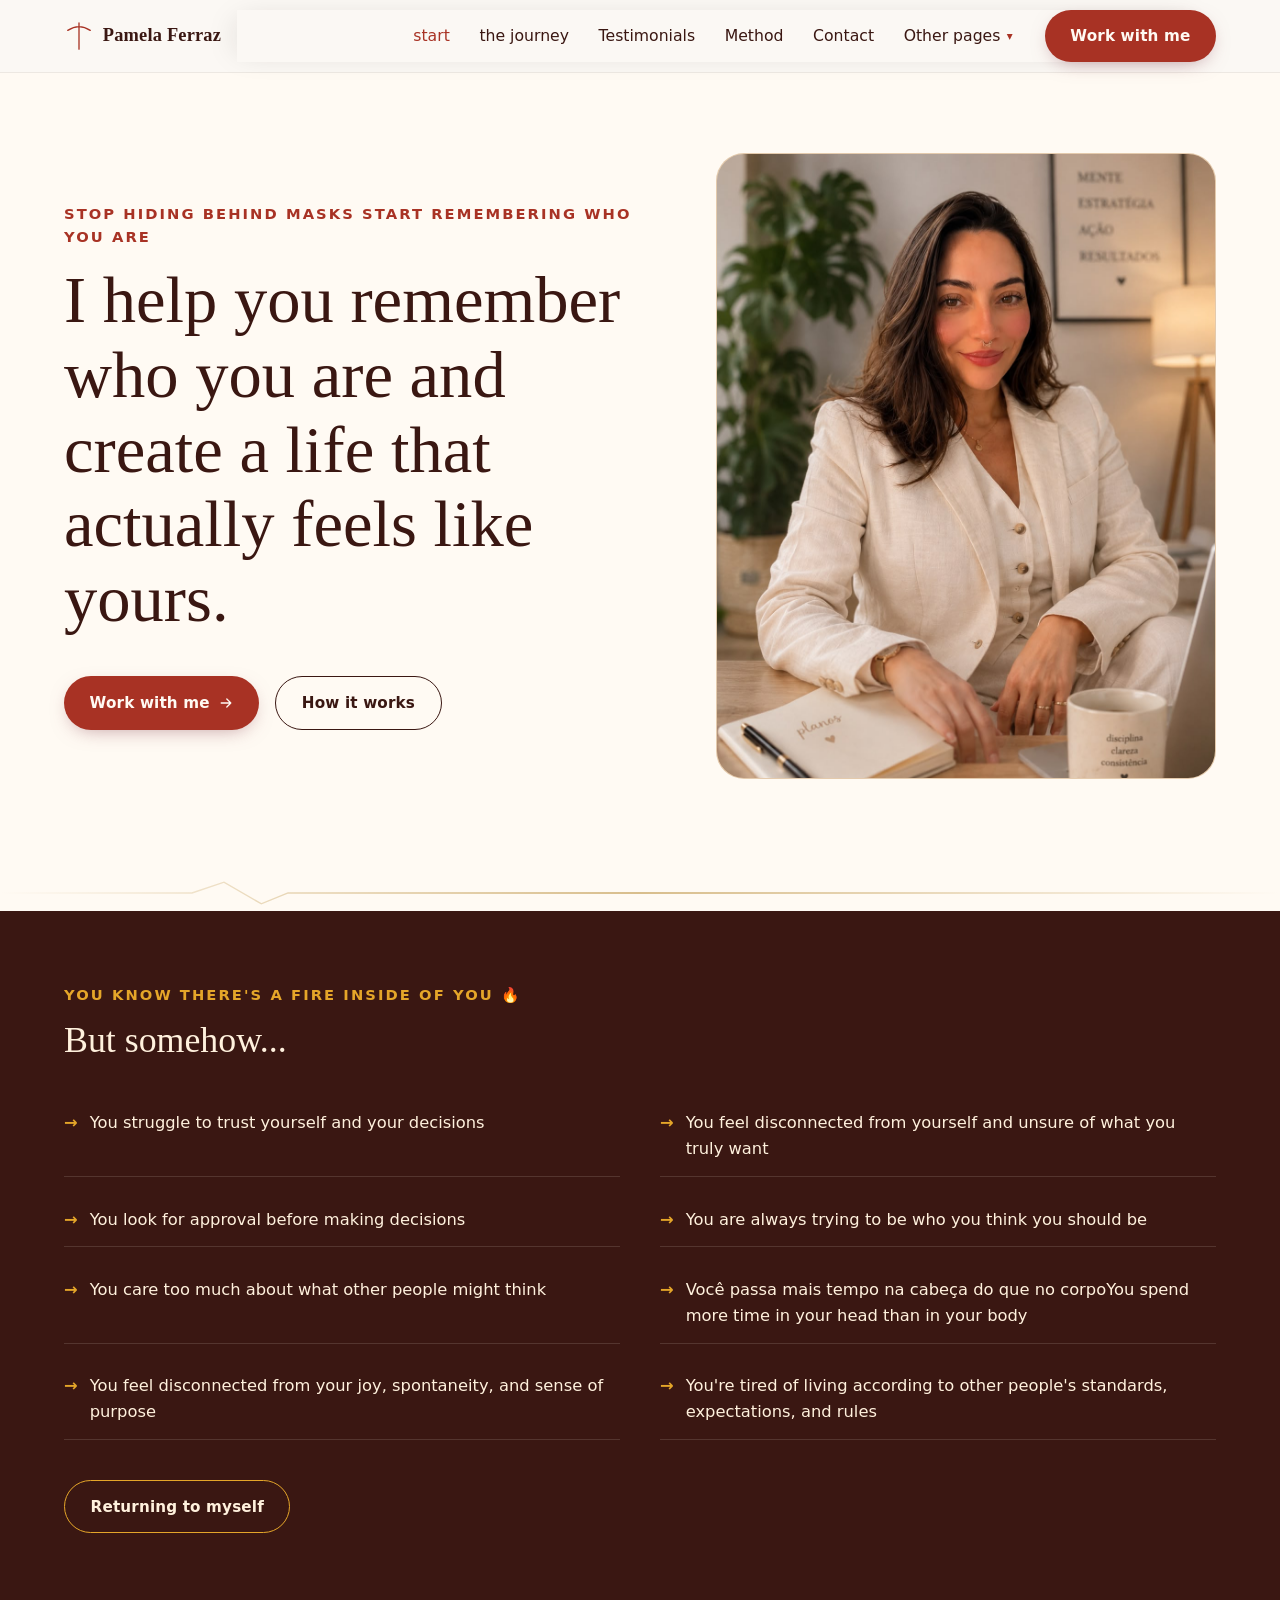
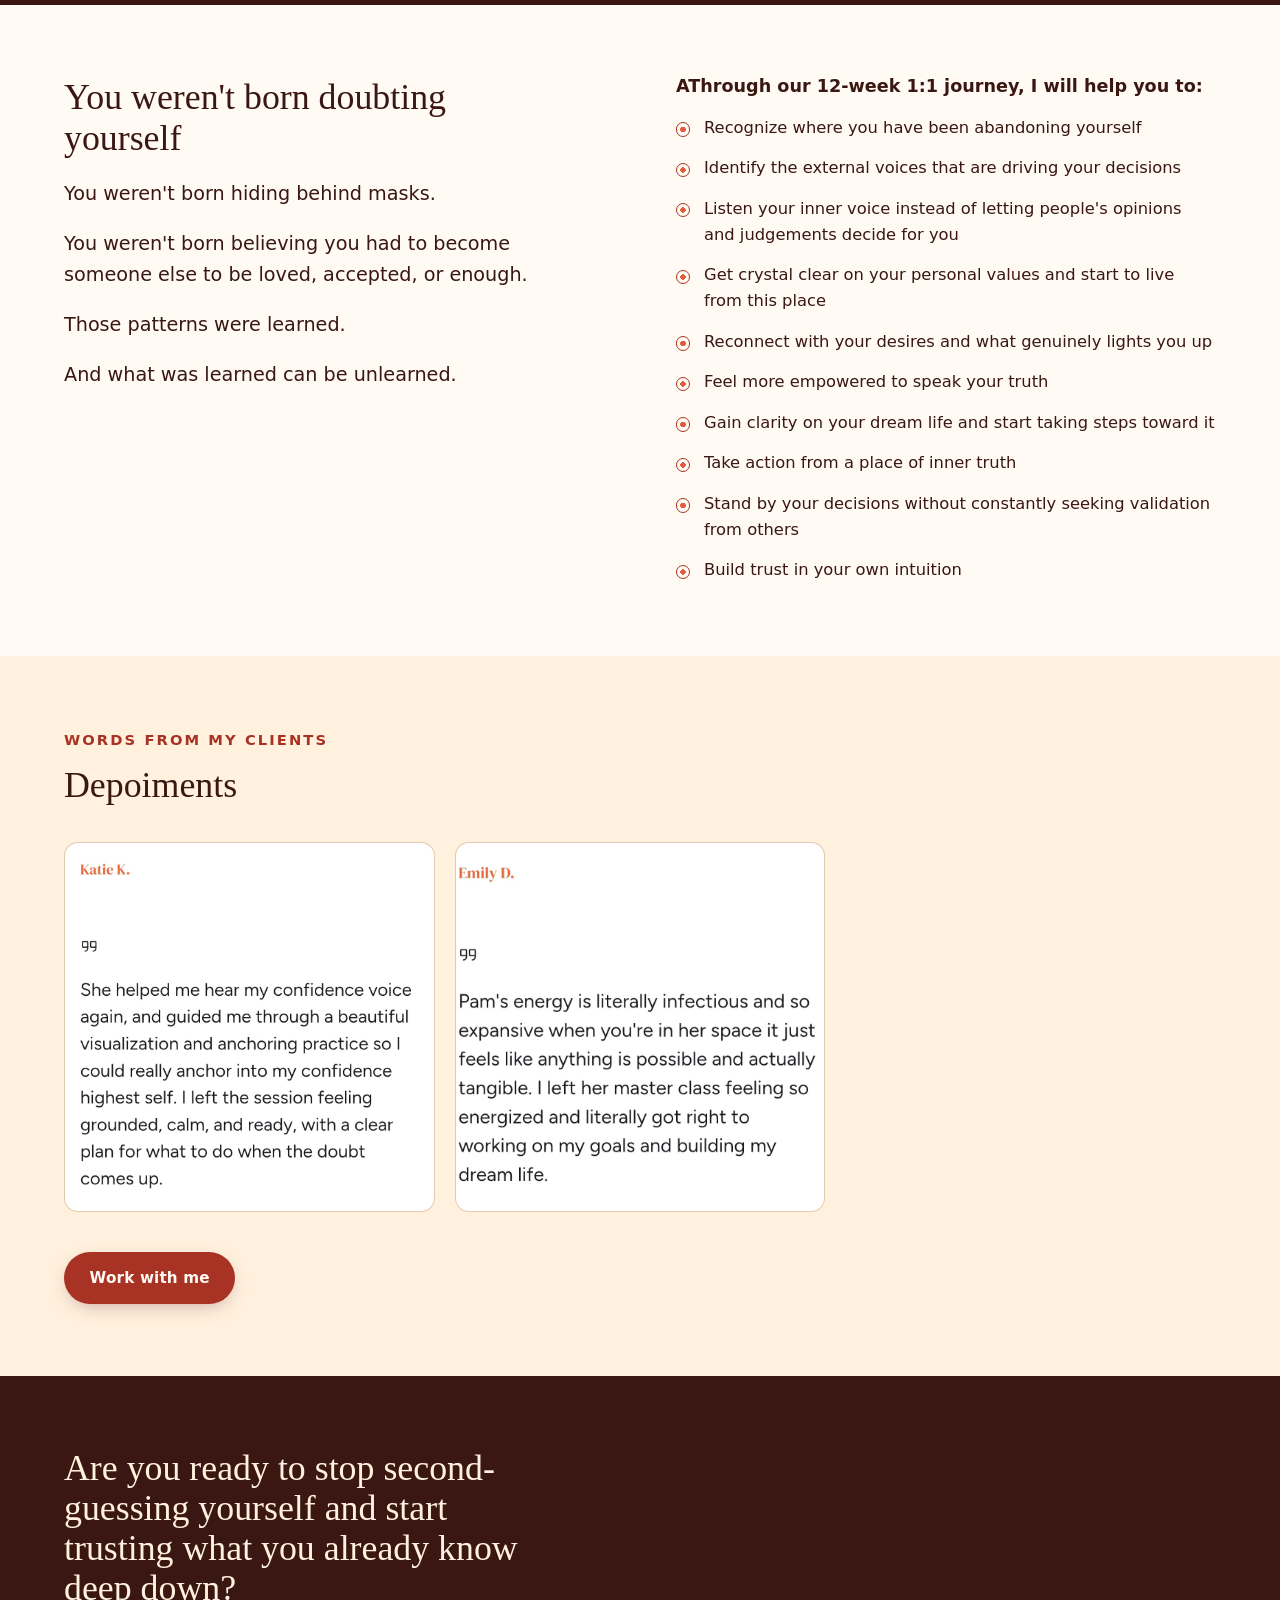
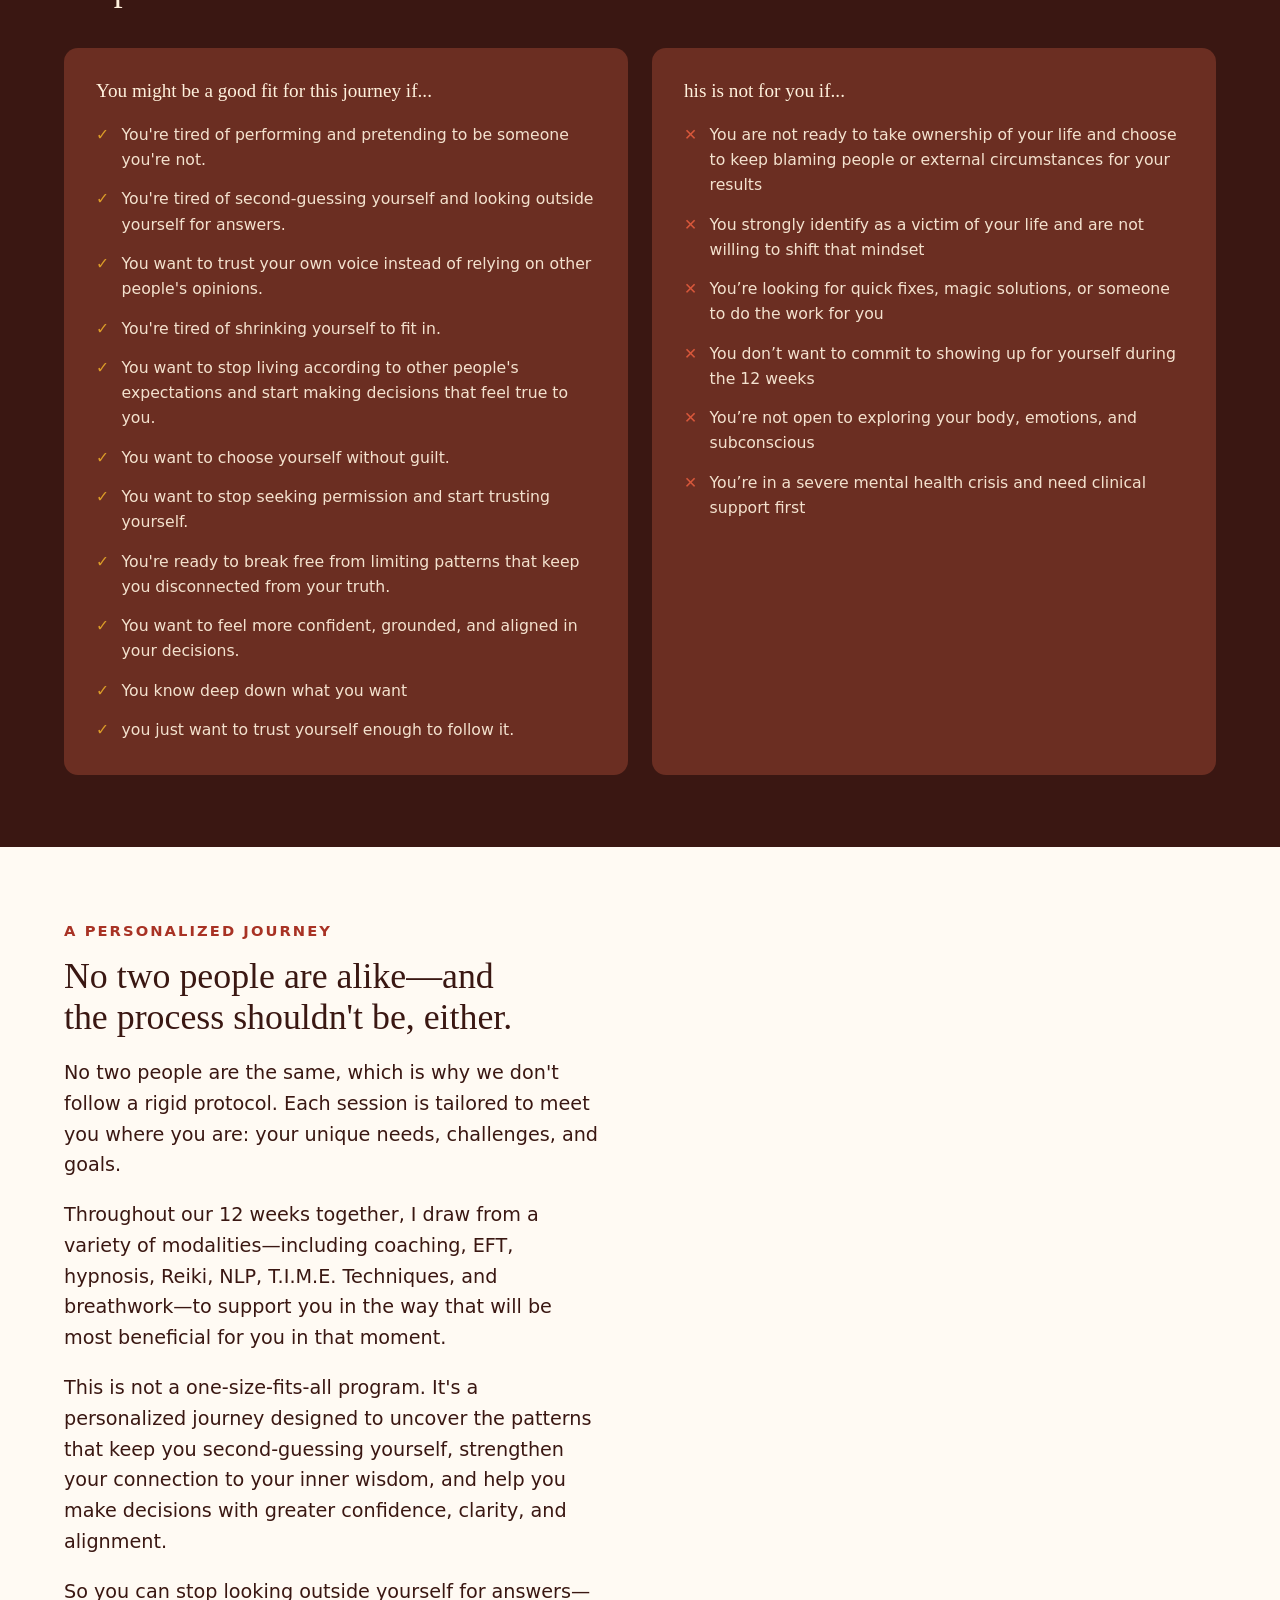
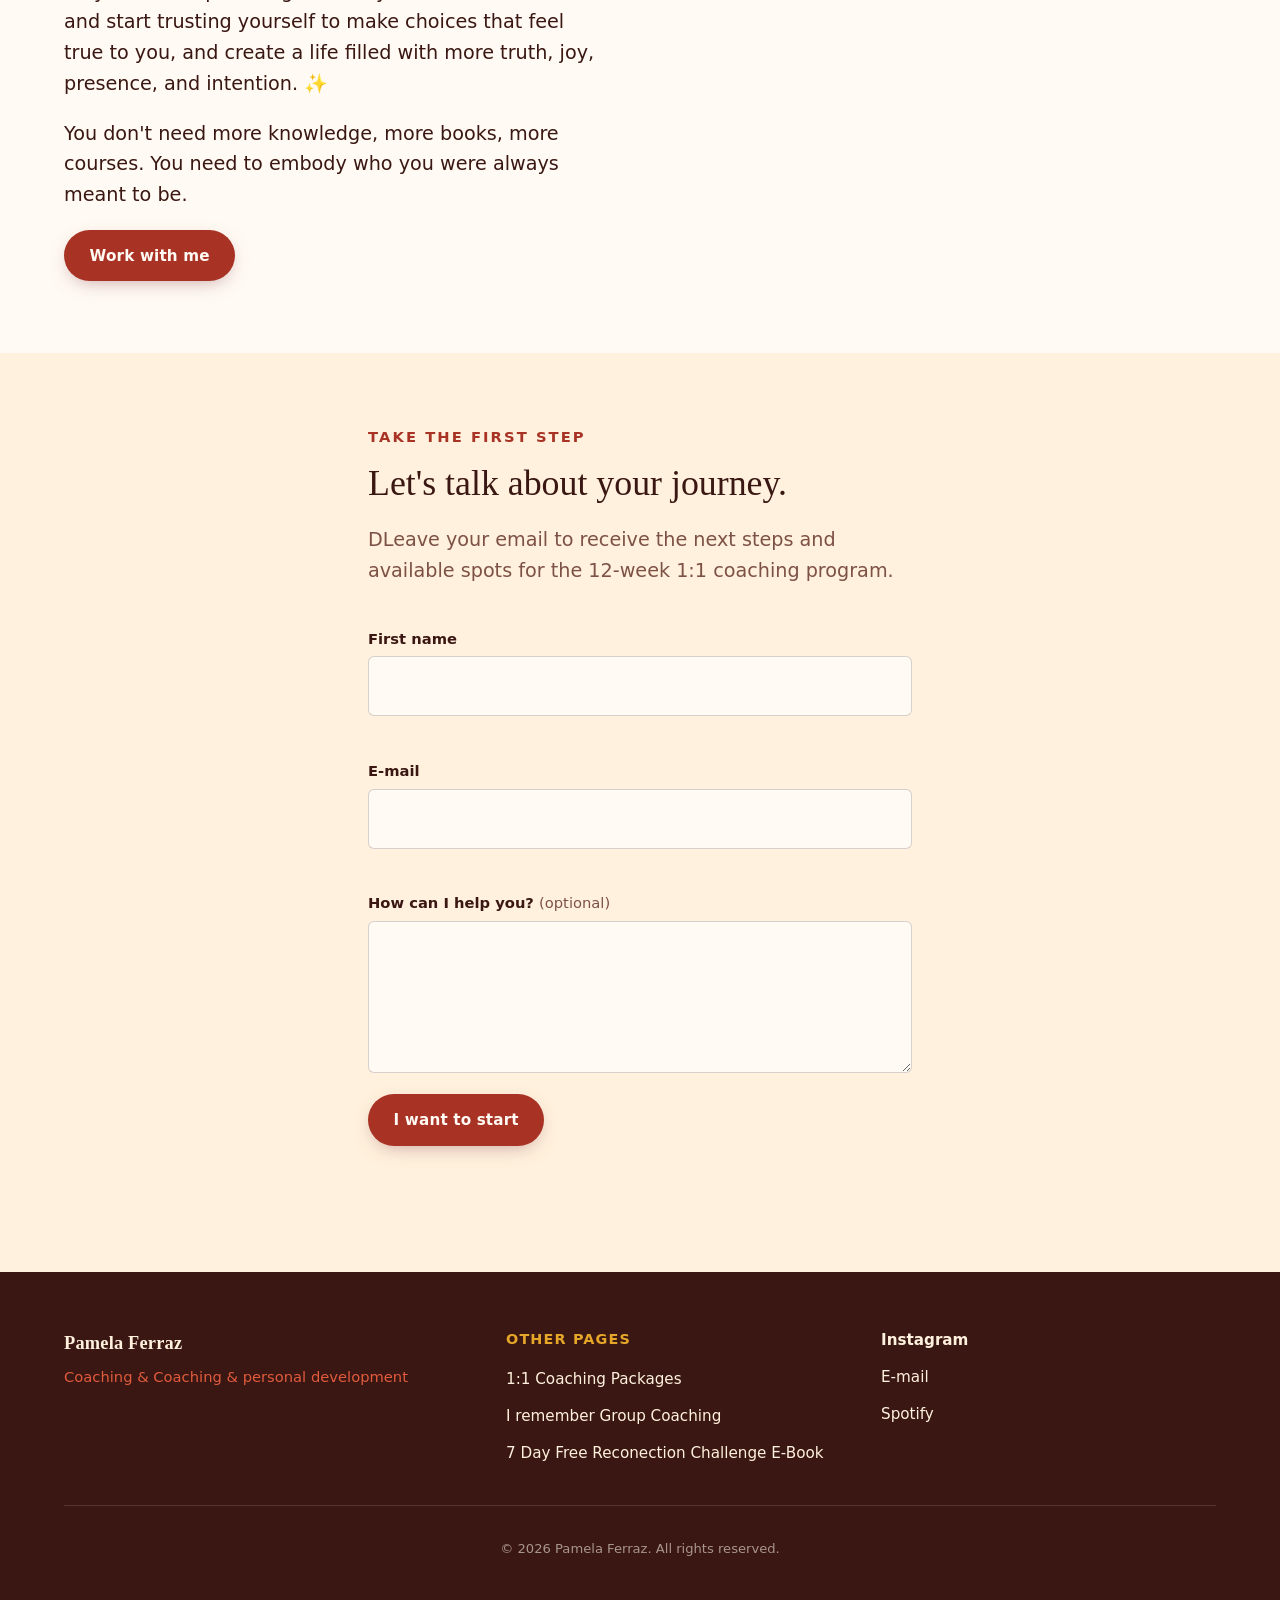
==== index.html @ 4f3b9429 "landing page version 1.2.2" ====
<!DOCTYPE html>
<html lang="en">
<head>
  <meta charset="UTF-8">
  <meta name="viewport" content="width=device-width, initial-scale=1, viewport-fit=cover">

  <!-- ============================================================
       SEGURANÇA
       - CSP restringe origens de scripts/estilos/imagens/fontes.
       - Ajuste 'self' e domínios conforme onde a página for hospedada.
       - Se adicionar um backend para o formulário, inclua o domínio
         dele em connect-src / form-action.
  ============================================================ -->
  <meta http-equiv="Content-Security-Policy"
        content="default-src 'self';
                 base-uri 'self';
                 form-action 'self';
                 frame-ancestors 'none';
                 object-src 'none';
                 img-src 'self' data:;
                 font-src 'self' https://fonts.gstatic.com;
                 style-src 'self' 'unsafe-inline' https://fonts.googleapis.com;
                 script-src 'self';
                 upgrade-insecure-requests;">
  <meta http-equiv="X-Content-Type-Options" content="nosniff">
  <meta name="referrer" content="strict-origin-when-cross-origin">
  <meta name="robots" content="index, follow">
  <meta name="color-scheme" content="light">
  <meta name="theme-color" content="#201A1C">

  <title>Pamela Ferraz — Volte para quem você é</title>
  <meta name="description" content="Um processo de 12 semanas para quebrar padrões inconscientes, reconectar com sua verdade e criar uma vida que realmente parece sua.">

  <!-- Open Graph -->
  <meta property="og:type" content="website">
  <meta property="og:site_name" content="Pamela Ferraz">
  <meta property="og:title" content="Pamela Ferraz — Volte para quem você é">
  <meta property="og:description" content="Um processo de 12 semanas para quebrar padrões inconscientes, reconectar com sua verdade e criar uma vida que realmente parece sua.">
  <meta property="og:image" content="assets/social-card.jpg">
  <meta property="og:locale" content="pt_BR">
  <meta name="twitter:card" content="summary_large_image">

  <link rel="icon" href="data:,">
  <link rel="canonical" href="https://exemplo.com/">

  <!-- Fontes: Fraunces (display editorial, quebra o clichê serif+terracota
       usando peso e itálico óptico) + Work Sans (corpo humanista, neutro) -->
  <link rel="preconnect" href="https://fonts.googleapis.com">
  <link rel="preconnect" href="https://fonts.gstatic.com" crossorigin>
  <link href="https://fonts.googleapis.com/css2?family=Fraunces:ital,opsz,wght@0,9..144,300;0,9..144,500;0,9..144,600;1,9..144,400;1,9..144,500&family=Work+Sans:wght@400;500;600;700&display=swap" rel="stylesheet">

  <link rel="stylesheet" href="css/styles.css">
</head>
<body>

  <!-- Link de acesso rápido para leitores de tela / navegação por teclado -->
  <a class="skip-link" href="#conteudo-principal">Pular para o conteúdo principal</a>

  <!-- ============================================================
       CABEÇALHO / NAVEGAÇÃO
       Contém links para outras landing pages (placeholders — troque
       os href="#" pelas URLs reais de cada página quando existirem).
  ============================================================ -->
  <header class="site-header" id="topo">
    <div class="wrap header-inner">

      <a class="brand" href="#topo" aria-label="Pamela Ferraz — página inicial">
        <span class="brand-mark" aria-hidden="true">
          <svg viewBox="0 0 32 32" width="30" height="30" focusable="false">
            <path d="M16 2 L16 30 M4 10 Q16 2 28 10" fill="none" stroke="currentColor" stroke-width="1.4" stroke-linecap="round"/>
          </svg>
        </span>
        <span class="brand-name">Pamela&nbsp;Ferraz</span>
      </a>

      <button type="button"
              class="nav-toggle"
              id="navToggle"
              aria-expanded="false"
              aria-controls="siteNav"
              aria-label="Abrir menu de navegação">
        <span class="nav-toggle-bar" aria-hidden="true"></span>
        <span class="nav-toggle-bar" aria-hidden="true"></span>
        <span class="nav-toggle-bar" aria-hidden="true"></span>
      </button>

      <nav class="site-nav" id="siteNav" aria-label="Navegação principal">
        <ul class="nav-list">
          <li><a href="#inicio">start</a></li>
          <li><a href="#jornada">the journey</a></li>
          <li><a href="#depoimentos">Testimonials</a></li>
          <li><a href="#metodo">Method</a></li>
          <li><a href="#contato">Contact</a></li>

          <!-- Placeholders para as demais landing pages do site.
               Substitua os href="#" pelas URLs reais. -->
          <li class="nav-item-more">
            <details class="nav-more">
              <summary>Other pages</summary>
              <ul>
                <li><a href="pages/work-with-me.html" data-placeholder="true">1:1 Coaching Packages</a></li>
                <li><a href="pages/6-weeks-journay.html" data-placeholder="true">I remember Group Coaching </a></li>
                <li><a href="pages/7-days-challenge.html" data-placeholder="true">7 Day Free Reconection Challenge E-Book</a></li>
              </ul>
            </details>
          </li>
        </ul>
        <a class="btn btn-primary nav-cta" href="pages/work-with-me.html">Work with me</a>
      </nav>
    </div>
  </header>

  <main id="conteudo-principal">

    <!-- ============================================================
         HERO
    ============================================================ -->
    <section class="hero" id="inicio" aria-labelledby="hero-heading">
      <div class="wrap hero-grid">
        <div class="hero-copy">
          <p class="eyebrow">Stop hiding behind masks
            Start remembering who you are</p>
          <h1 id="hero-heading">
            I help you remember who you are and create a life that actually feels like yours.
          </h1>

          <div class="hero-actions">
            <a class="btn btn-primary" href="#jornada">
              Work with me
              <svg class="btn-icon" viewBox="0 0 20 20" width="16" height="16" aria-hidden="true" focusable="false">
                <path d="M4 10h12M11 5l5 5-5 5" fill="none" stroke="currentColor" stroke-width="1.6" stroke-linecap="round" stroke-linejoin="round"/>
              </svg>
            </a>
            <a class="btn btn-ghost" href="#metodo">How it works</a>
          </div>
        </div>

        <div class="hero-media">
          <!-- ============================================================
               IMAGEM DA HERO
               Troque o src abaixo pela sua foto (recomendado: retrato
               vertical, proporção 4:5, mínimo 900×1125px).
               O placeholder atual é gerado localmente (sem rede externa).
          ============================================================ -->
          <figure class="image-frame image-frame--portrait">
            <img
              src="pictures/imagem-principal.jpg"
              alt="Criadora do conteúdo"
              width="900" height="1125"
              loading="eager"
              decoding="async">
            <figcaption class="visually-hidden">Espaço reservado para foto principal</figcaption>
          </figure>
        </div>
      </div>

      <div class="crack-divider" aria-hidden="true" data-reveal>
        <svg viewBox="0 0 1200 40" preserveAspectRatio="none">
          <path d="M0 20 L180 20 L210 8 L245 32 L270 20 L1200 20" fill="none" stroke="url(#crackGrad)" stroke-width="1.5"/>
          <defs>
            <linearGradient id="crackGrad" x1="0" y1="0" x2="1" y2="0">
              <stop offset="0%" stop-color="#C6A15B" stop-opacity="0"/>
              <stop offset="50%" stop-color="#C6A15B" stop-opacity="0.9"/>
              <stop offset="100%" stop-color="#C6A15B" stop-opacity="0"/>
            </linearGradient>
          </defs>
        </svg>
      </div>
    </section>

    <!-- ============================================================
         PADRÕES / DORES
    ============================================================ -->
    <section class="section section--dark" aria-labelledby="padroes-heading">
      <div class="wrap">
        <p class="eyebrow eyebrow--light">You know there's a fire inside of you 🔥</p>
        <h2 id="padroes-heading">But somehow...</h2>

        <ul class="pattern-list">
          <li><span class="pattern-mark" aria-hidden="true">→</span>You struggle to trust yourself and your decisions</li>
          <li><span class="pattern-mark" aria-hidden="true">→</span>You feel disconnected from yourself and unsure of what you truly want</li>
          <li><span class="pattern-mark" aria-hidden="true">→</span>You look for approval before making decisions</li>
          <li><span class="pattern-mark" aria-hidden="true">→</span>You are always trying to be who you think you should be</li>
          <li><span class="pattern-mark" aria-hidden="true">→</span>You care too much about what other people might think</li>
          <li><span class="pattern-mark" aria-hidden="true">→</span>Você passa mais tempo na cabeça do que no corpoYou spend more time in your head than in your body</li>
          <li><span class="pattern-mark" aria-hidden="true">→</span>You feel disconnected from your joy, spontaneity, and sense of purpose</li>
          <li><span class="pattern-mark" aria-hidden="true">→</span>You're tired of living according to other people's standards, expectations, and rules</li>
        </ul>

        <a class="btn btn-outline" href="#jornada">Returning to myself</a>
      </div>
    </section>

    <!-- ============================================================
         A JORNADA / TRANSFORMAÇÃO
    ============================================================ -->
    <section class="section" id="jornada" aria-labelledby="jornada-heading">
      <div class="wrap two-col">
        <div class="two-col-text">
          <h2 id="jornada-heading">
            You weren't born doubting yourself
          </h2>
          <p>
           You weren't born hiding behind masks.
          </p>
          <p>
            You weren't born believing you had to become someone else to be loved, accepted, or enough.
          </p>
          <p>
            Those patterns were learned.
          </p>
          <p>
            And what was learned can be unlearned.
          </p>
        </div>

        <div class="two-col-list">
          <h3 class="list-heading">AThrough our 12-week 1:1 journey, I will help you to:</h3>
          <ul class="check-list">
            <li>Recognize where you have been abandoning yourself</li>
            <li>Identify the external voices that are driving your decisions</li>
            <li>Listen your inner voice instead of letting people's opinions and judgements decide for you</li>
            <li>Get crystal clear on your personal values and start to live from this place</li>
            <li>Reconnect with your desires and what genuinely lights you up</li>
            <li>Feel more empowered to speak your truth</li>
            <li>Gain clarity on your dream life and start taking steps toward it</li>
            <li>Take action from a place of inner truth</li>
            <li>Stand by your decisions without constantly seeking validation from others</li>
            <li>Build trust in your own intuition</li>
          </ul>
        </div>
      </div>
    </section>

    <!-- ============================================================
         DEPOIMENTOS
    ============================================================ -->
    <section class="section section--parchment" id="depoimentos" aria-labelledby="depoimentos-heading">
      <div class="wrap">
        <p class="eyebrow">Words from my clients</p>
        <h2 id="depoimentos-heading">Depoiments</h2>

        <div class="testimonial-grid">
          <!-- ============================================================
               DEPOIMENTOS — cada figura é um espaço para print/foto de
               depoimento. Troque o src pela sua imagem (proporção 1:1,
               mínimo 600×600px) e ajuste o alt com o nome/resumo real.
          ============================================================ -->
          <figure class="image-frame image-frame--square">
            <img src="pictures/Depoimento2.jpg"Espaço para depoimento em imagem 2" width="600" height="600" loading="lazy" decoding="async">
          </figure>
          <figure class="image-frame image-frame--square">
            <img src="pictures/Depoimento3.jpg" alt="Espaço para depoimento em imagem 3" width="600" height="600" loading="lazy" decoding="async">
          </figure>
        </div>

        <a class="btn btn-primary" href="pages/work-with-me.html">Work with me</a>
      </div>
    </section>

    <!-- ============================================================
         PARA QUEM É / NÃO É
    ============================================================ -->
    <section class="section section--dark" aria-labelledby="fit-heading">
      <div class="wrap">
        <h2 id="fit-heading">Are you ready to stop second-guessing yourself and start trusting what you already know deep down?</h2>

        <div class="fit-grid">
          <div class="fit-card fit-card--yes">
            <h3>You might be a good fit for this journey if...</h3>
            <ul>
              <li>You're tired of performing and pretending to be someone you're not.</li>
              <li>You're tired of second-guessing yourself and looking outside yourself for answers.</li>
              <li>You want to trust your own voice instead of relying on other people's opinions.</li>
              <li>You're tired of shrinking yourself to fit in.</li>
              <li>You want to stop living according to other people's expectations and start making decisions that feel true to you.</li>
              <li>You want to choose yourself without guilt.</li>
              <li>You want to stop seeking permission and start trusting yourself.</li>
              <li>You're ready to break free from limiting patterns that keep you disconnected from your truth.</li>
              <li>You want to feel more confident, grounded, and aligned in your decisions.</li>
              <li>You know deep down what you want</li>
              <li>you just want to trust yourself enough to follow it.</li>
            </ul>
          </div>

          <div class="fit-card fit-card--no">
            <h3>his is not for you if...</h3>
            <ul>
              <li>You are not ready to take ownership of your life and choose to keep blaming people or external circumstances for your results</li>
              <li>You strongly identify as a victim of your life and are not willing to shift that mindset</li>
              <li>You’re looking for quick fixes, magic solutions, or someone to do the work for you</li>
              <li>You don’t want to commit to showing up for yourself during the 12 weeks</li>
              <li>You’re not open to exploring your body, emotions, and subconscious</li>
              <li>You’re in a severe mental health crisis and need clinical support first</li>
            </ul>
          </div>
        </div>
      </div>
    </section>

    <!-- ============================================================
         MÉTODO
    ============================================================ -->
    <section class="section" id="metodo" aria-labelledby="metodo-heading">
      <div class="wrap two-col two-col--reverse">
        <div class="two-col-text">
          <p class="eyebrow">A Personalized Journey</p>
          <h2 id="metodo-heading">No two people are alike—and the process shouldn't be, either.</h2>
          <p>
            No two people are the same, which is why we don't follow a rigid protocol. Each session is tailored to meet you where you are: your unique needs, challenges, and goals.
          </p>
          <p>
            Throughout our 12 weeks together, I draw from a variety of modalities—including coaching, EFT, hypnosis, Reiki, NLP, T.I.M.E. Techniques, and breathwork—to support you in the way that will be most beneficial for you in that moment.
          </p>
          <p>
            This is not a one-size-fits-all program.
            It's a personalized journey designed to uncover the patterns that keep you second-guessing yourself, strengthen your connection to your inner wisdom, and help you make decisions with greater confidence, clarity, and alignment.
          </p>
          <p>
            So you can stop looking outside yourself for answers—and start trusting yourself to make choices that feel true to you, and create a life filled with more truth, joy, presence, and intention. ✨
          </p>
          <p>
            You don't need more knowledge, more books, more courses.
            You need to embody who you were always meant to be.
          </p>
          <a class="btn btn-primary" href="pages/work-with-me.html">Work with me</a>
        </div>
      </div>
    </section>

    <!-- ============================================================
         CONTATO / FORMULÁRIO
         Formulário estático por padrão (sem backend). Se conectar a um
         serviço, use HTTPS, valide no servidor também — a validação em
         JS aqui é só uma camada de UX, nunca a única defesa.
    ============================================================ -->
    <section class="section section--parchment" id="contato" aria-labelledby="contato-heading">
      <div class="wrap contact-wrap">
        <p class="eyebrow">Take the first step</p>
        <h2 id="contato-heading">Let's talk about your journey.</h2>
        <p class="section-lede">
          DLeave your email to receive the next steps and available spots for the 12-week 1:1 coaching program.
        </p>

        <form class="contact-form" id="contactForm" novalidate autocomplete="on">
          <div class="form-row">
            <label for="nome">First name</label>
            <input type="text" id="nome" name="nome" autocomplete="name"
                   maxlength="80" required aria-describedby="nome-erro">
            <span class="field-error" id="nome-erro" role="alert"></span>
          </div>

          <div class="form-row">
            <label for="email">E-mail</label>
            <input type="email" id="email" name="email" autocomplete="email"
                   maxlength="120" required aria-describedby="email-erro">
            <span class="field-error" id="email-erro" role="alert"></span>
          </div>

          <div class="form-row">
            <label for="mensagem">How can I help you? <span class="optional">(optional)</span></label>
            <textarea id="mensagem" name="mensagem" rows="4" maxlength="600"></textarea>
          </div>

          <!-- Honeypot anti-spam: campo invisível para humanos, visível para bots.
               Mantido fora da tab order e escondido via CSS (não display:none,
               que alguns leitores de tela ignoram de forma inconsistente). -->
          <div class="form-row form-row--honeypot" aria-hidden="true">
            <label for="website">Não preencha este campo</label>
            <input type="text" id="website" name="website" tabindex="-1" autocomplete="off">
          </div>

          <button type="submit" class="btn btn-primary">I want to start</button>
          <p class="form-status" id="formStatus" role="status" aria-live="polite"></p>
        </form>
      </div>
    </section>
  </main>

  <!-- ============================================================
       RODAPÉ
  ============================================================ -->
  <footer class="site-footer">
    <div class="wrap footer-inner">
      <div class="footer-brand">
        <span class="brand-name">Pamela&nbsp;Ferraz</span>
        <p>Coaching &amp; Coaching & personal development</p>
      </div>

      <nav class="footer-nav" aria-label="Outras páginas">
        <p class="footer-nav-title">Other pages</p>
        <ul>
          <li><a href="pages/work-with-me.html" data-placeholder="true">1:1 Coaching Packages</a></li>
          <li><a href="pages/6-weeks-journay.html" data-placeholder="true">I remember Group Coaching</a></li>
          <li><a href="pages/7-days-challenge.html" data-placeholder="true">7 Day Free Reconection Challenge E-Book</a></li>
        </ul>
      </nav>

      <ul class="social-list">
        <li>
          <a href="https://www.instagram.com/pamelaferraz/" target="_blank" rel="noopener noreferrer">
            Instagram <span class="visually-hidden">(open in a new window)</span>
          </a>
        </li>
        <li>
          <a href="mailto:pamelaferraz.coach.outlook.com" target="_blank">E-mail</a>
        </li>
        <li>
          <a href="https://open.spotify.com/show/3SJbyROqvmhtxV5lKstFu7" target="_blank" rel="noopener noreferrer">
            Spotify <span class="visually-hidden">(open in the new window)</span>
          </a>
        </li>
      </ul>
    </div>
    <p class="footer-legal">&copy; <span id="anoAtual">2026</span> Pamela Ferraz. All rights reserved.</p>
  </footer>

  <script src="js/script.js" defer></script>
</body>
</html>
---- css/styles.css ----
/* ==================================================================
   PAMELA FERRAZ — LANDING PAGE
   Sistema de design

   Paleta (proposital, fugindo do combo padrão "creme + terracota"):
   --ink-950     #201A1C  tinta quase-preta, base de aterramento
   --ink-800     #34262B  cartões / superfícies sobre o fundo escuro
   --parchment   #F1E9DE  pergaminho quente, seções claras
   --rose-500    #C98A93  rosa empoeirado — cor de destaque primária
   --rose-700    #8C4A56  rosa profundo — hover, bordas, ênfase
   --gold-400    #C6A15B  dourado antigo — linha-assinatura, detalhes

   Tipografia:
   Display: "Fraunces" (serifada editorial, itálico ótico)
   Corpo/utilitária: "Work Sans"
   ================================================================== */

*, *::before, *::after { box-sizing: border-box; }

:root {
  /* cor */
  --ink-950: #3a1712;
  --ink-800: #6b2e22;
  --ink-700: #7d5146;
  --parchment: #fff1dd;
  --parchment-dim: #f5d9b8;
  --rose-500: #e15b3d;
  --rose-600: #c9472f;
  --rose-700: #a83224;
  --gold-400: #e5a629;
  --gold-300: #f4c95d;
  --paper: #fffaf3;

  /* tipografia */
  --font-display: "Fraunces", "Iowan Old Style", Georgia, serif;
  --font-body: "Work Sans", "Segoe UI", system-ui, sans-serif;

  --fs-900: clamp(2.3rem, 1.6rem + 3.2vw, 4.4rem);
  --fs-700: clamp(1.5rem, 1.2rem + 1.3vw, 2.4rem);
  --fs-500: clamp(1.05rem, 1rem + 0.3vw, 1.2rem);
  --fs-300: clamp(0.85rem, 0.8rem + 0.15vw, 0.95rem);

  /* layout */
  --wrap: min(72rem, 100% - 2.5rem);
  --radius-sm: 6px;
  --radius-md: 14px;
  --radius-lg: 28px;
  --header-h: 4.5rem;

  --ease: cubic-bezier(0.22, 1, 0.36, 1);
}

@media (min-width: 48rem) {
  :root { --wrap: min(72rem, 100% - 4rem); }
}

/* ------------------------------------------------------------------
   Reset enxuto
------------------------------------------------------------------ */
html { scroll-behavior: smooth; scroll-padding-top: calc(var(--header-h) + 1rem); }
@media (prefers-reduced-motion: reduce) {
  html { scroll-behavior: auto; }
  * { animation-duration: 0.001ms !important; animation-iteration-count: 1 !important; transition-duration: 0.001ms !important; }
}

body {
  margin: 0;
  font-family: var(--font-body);
  font-size: var(--fs-500);
  line-height: 1.6;
  color: var(--ink-950);
  background: var(--paper);
  -webkit-font-smoothing: antialiased;
}

img { max-width: 100%; display: block; }
ul { list-style: none; margin: 0; padding: 0; }
a { color: inherit; text-decoration: none; }
button { font: inherit; color: inherit; background: none; border: 0; cursor: pointer; }
h1, h2, h3 { font-family: var(--font-display); font-weight: 500; line-height: 1.12; margin: 0 0 0.6em; }
p { margin: 0 0 1em; }

:focus-visible {
  outline: 2px solid var(--gold-400);
  outline-offset: 3px;
  border-radius: 2px;
}

.wrap { width: var(--wrap); margin-inline: auto; }

.visually-hidden {
  position: absolute; width: 1px; height: 1px; padding: 0; margin: -1px;
  overflow: hidden; clip: rect(0,0,0,0); white-space: nowrap; border: 0;
}

.skip-link {
  position: fixed; top: -6rem; left: 1rem; z-index: 200;
  background: var(--ink-950); color: var(--paper);
  padding: 0.75rem 1.25rem; border-radius: var(--radius-sm);
  transition: top 0.2s var(--ease);
}
.skip-link:focus { top: 1rem; }

/* ------------------------------------------------------------------
   Botões
------------------------------------------------------------------ */
.btn {
  display: inline-flex; align-items: center; gap: 0.5rem;
  font-family: var(--font-body); font-weight: 600; font-size: 0.95rem;
  letter-spacing: 0.01em;
  padding: 0.85rem 1.6rem;
  border-radius: 999px;
  transition: transform 0.25s var(--ease), background-color 0.25s var(--ease), color 0.25s var(--ease), box-shadow 0.25s var(--ease);
  white-space: nowrap;
}
.btn-icon { transition: transform 0.25s var(--ease); }
.btn:hover .btn-icon { transform: translateX(3px); }

.btn-primary {
  background: var(--rose-700); color: var(--paper);
  box-shadow: 0 6px 20px -8px rgba(140, 74, 86, 0.6);
}
.btn-primary:hover { background: var(--ink-950); transform: translateY(-2px); }

.btn-outline {
  background: transparent; color: var(--parchment);
  border: 1.5px solid var(--gold-400);
}
.btn-outline:hover { background: var(--gold-400); color: var(--ink-950); transform: translateY(-2px); }

.btn-ghost { background: transparent; color: var(--ink-950); border: 1.5px solid var(--ink-950); }
.btn-ghost:hover { background: var(--ink-950); color: var(--paper); transform: translateY(-2px); }

/* ------------------------------------------------------------------
   Cabeçalho / navegação
------------------------------------------------------------------ */
.site-header {
  position: sticky; top: 0; z-index: 100;
  border-bottom: 1px solid rgba(32, 26, 28, 0.08);
}

/* O desfoque fica num pseudo-elemento, não no .site-header em si.
   backdrop-filter/transform/filter num ancestral cria um novo
   "containing block" para descendentes position:fixed — se ficasse
   direto no .site-header, o painel do menu (.site-nav, que é fixed e
   mora dentro do header) ficaria preso à altura do header em vez de
   cobrir a tela toda. Isolar o blur aqui evita esse efeito colateral. */
.site-header::before {
  content: "";
  position: absolute; top: 0; right: 0; bottom: 0; left: 0;
  background: rgba(251, 248, 244, 0.9);
  backdrop-filter: blur(10px);
  z-index: -1;
}

.header-inner {
  display: flex; align-items: center; justify-content: space-between;
  min-height: var(--header-h);
  gap: 1rem;
}

.brand { display: inline-flex; align-items: center; gap: 0.55rem; color: var(--ink-950); }
.brand-mark { color: var(--rose-700); display: inline-flex; }
.brand-name { font-family: var(--font-display); font-size: 1.15rem; font-weight: 600; letter-spacing: 0.01em; }

.nav-toggle {
  display: inline-flex; flex-direction: column; justify-content: center; gap: 5px;
  width: 2.75rem; height: 2.75rem;
  padding: 0.6rem;
  border-radius: var(--radius-sm);
  z-index: 110;
}
.nav-toggle-bar {
  display: block; height: 2px; width: 100%;
  background: var(--ink-950);
  border-radius: 2px;
  transition: transform 0.3s var(--ease), opacity 0.3s var(--ease);
}
.nav-toggle[aria-expanded="true"] .nav-toggle-bar:nth-child(1) { transform: translateY(7px) rotate(45deg); }
.nav-toggle[aria-expanded="true"] .nav-toggle-bar:nth-child(2) { opacity: 0; }
.nav-toggle[aria-expanded="true"] .nav-toggle-bar:nth-child(3) { transform: translateY(-7px) rotate(-45deg); }

.site-nav {
  position: fixed;
  top: var(--header-h); right: 0; bottom: 0; left: 0;
  background: var(--paper);
  padding: 2rem 1.5rem 2.5rem;
  display: flex; flex-direction: column; gap: 2rem;
  transform: translateX(100%);
  transition: transform 0.35s var(--ease);
  overflow-y: auto;
  box-shadow: -12px 0 32px -16px rgba(32, 26, 28, 0.25);
}

@media (min-width: 30rem) {
  .site-nav { padding-inline: 2.5rem; }
}
.site-nav.is-open { transform: translateX(0); }

.nav-list { display: flex; flex-direction: column; gap: 1.5rem; font-size: 1.15rem; font-weight: 500; }
.nav-list a { display: inline-block; padding: 0.15rem 0; }
.nav-list a[aria-current="true"] { color: var(--rose-700); }

.nav-more { border-top: 1px solid rgba(32,26,28,0.1); padding-top: 1.25rem; }
.nav-more summary {
  cursor: pointer; list-style: none; font-weight: 500;
  display: flex; align-items: center; gap: 0.4rem;
}
.nav-more summary::-webkit-details-marker { display: none; }
.nav-more summary::after { content: "▾"; font-size: 0.75em; color: var(--rose-700); }
.nav-more[open] summary::after { content: "▴"; }
.nav-more ul { margin-top: 1rem; display: flex; flex-direction: column; gap: 0.9rem; padding-left: 0.25rem; font-size: 1rem; color: var(--ink-700); }

.nav-cta { align-self: flex-start; }

@media (min-width: 64rem) {
  .nav-toggle { display: none; }
  .site-nav {
    position: static; transform: none;
    flex-direction: row; align-items: center; justify-content: flex-end;
    padding: 0; gap: 2rem; overflow: visible; background: transparent;
    flex: 1;
  }
  .nav-list { flex-direction: row; align-items: center; gap: 1.85rem; font-size: 0.98rem; }
  .nav-more { border-top: 0; padding-top: 0; position: relative; }
  .nav-more ul {
    position: absolute; top: calc(100% + 0.85rem); right: 0;
    background: var(--ink-950); color: var(--parchment);
    padding: 1rem 1.25rem; border-radius: var(--radius-sm);
    min-width: 12rem; box-shadow: 0 20px 40px -20px rgba(0,0,0,0.4);
  }
  .nav-cta { align-self: center; }
}

/* ------------------------------------------------------------------
   Hero
------------------------------------------------------------------ */
.hero { position: relative; background: var(--paper); overflow: hidden; }

.hero-grid {
  padding-block: 3.5rem 4rem;
  display: grid; gap: 2.5rem;
}

.eyebrow {
  font-family: var(--font-body); font-size: var(--fs-300);
  font-weight: 600; text-transform: uppercase; letter-spacing: 0.14em;
  color: var(--rose-700); margin-bottom: 0.9rem;
}
.eyebrow--light { color: var(--gold-400); }

.hero-copy h1 { font-size: var(--fs-900); color: var(--ink-950); }
.hero-copy h1 em { font-style: italic; color: var(--rose-700); }

.hero-lede { font-size: var(--fs-500); max-width: 38ch; color: var(--ink-700); }

.hero-actions { display: flex; flex-wrap: wrap; gap: 1rem; margin-top: 1.75rem; }

.hero-media { position: relative; justify-self: center; width: min(22rem, 100%); }
.hero-media-tag {
  position: absolute; bottom: -0.9rem; left: 50%; transform: translateX(-50%);
  background: var(--ink-950); color: var(--parchment);
  font-size: 0.75rem; letter-spacing: 0.04em;
  padding: 0.45rem 0.9rem; border-radius: 999px;
  white-space: nowrap;
}

@media (min-width: 64rem) {
  .hero-grid { grid-template-columns: 1.1fr 0.9fr; align-items: center; padding-block: 5rem 6rem; }
  .hero-media { justify-self: end; width: 100%; }
}

/* Divisor "rachadura" — elemento de assinatura da página */
.crack-divider { width: 100%; line-height: 0; opacity: 0; transform: translateY(6px); transition: opacity 0.8s var(--ease), transform 0.8s var(--ease); }
.crack-divider.is-visible { opacity: 1; transform: translateY(0); }
.crack-divider svg { width: 100%; height: 2.25rem; }

/* ------------------------------------------------------------------
   Molduras de imagem / placeholders
------------------------------------------------------------------ */
.image-frame {
  margin: 0; overflow: hidden; border-radius: var(--radius-lg);
  background: var(--parchment-dim);
  border: 1px solid rgba(32,26,28,0.08);
  position: relative;
}
.image-frame img { width: 100%; height: 100%; object-fit: cover; }
.image-frame--portrait { aspect-ratio: 4 / 5; }
.image-frame--square { aspect-ratio: 1 / 1; border-radius: var(--radius-md); }
.image-frame--tall { aspect-ratio: 3 / 4; }

/* ------------------------------------------------------------------
   Seções — genérico
------------------------------------------------------------------ */
.section { padding-block: 4.5rem; }
.section--dark { background: var(--ink-950); color: var(--parchment); }
.section--dark h2, .section--dark h3 { color: var(--parchment); }
.section--parchment { background: var(--parchment); }

.section h2 { font-size: var(--fs-700); max-width: 26ch; }
.section-lede { font-size: var(--fs-500); max-width: 48ch; color: var(--ink-700); }
.section--dark .section-lede { color: var(--rose-500); }

/* Lista de padrões (dores) */
.pattern-list {
  display: grid; gap: 1rem;
  margin-block: 2.25rem 2.5rem;
}
@media (min-width: 48rem) {
  .pattern-list { grid-template-columns: 1fr 1fr; column-gap: 2.5rem; }
}
.pattern-list li {
  display: flex; gap: 0.75rem; align-items: flex-start;
  padding-block: 0.85rem;
  border-bottom: 1px solid rgba(241, 233, 222, 0.14);
  font-size: 1.02rem;
}
.pattern-mark { color: var(--gold-400); font-weight: 600; flex-shrink: 0; }

/* Duas colunas */
.two-col { display: grid; gap: 3rem; align-items: start; }
@media (min-width: 64rem) {
  .two-col { grid-template-columns: 1fr 1fr; gap: 4.5rem; }
  .two-col--reverse .two-col-text { order: 2; }
  .two-col--reverse .two-col-media { order: 1; }
}
.two-col-text h2 { font-size: var(--fs-700); }
.list-heading { font-family: var(--font-body); font-size: 1.1rem; font-weight: 600; margin-bottom: 1.1rem; }

.check-list { display: flex; flex-direction: column; gap: 0.9rem; }
.check-list li {
  position: relative; padding-left: 1.75rem; font-size: 1.02rem;
}
.check-list li::before {
  content: ""; position: absolute; left: 0; top: 0.45em;
  width: 0.9rem; height: 0.9rem; border-radius: 50%;
  border: 1.5px solid var(--rose-700);
  background: radial-gradient(circle, var(--rose-500) 0 30%, transparent 32%);
}

/* Depoimentos */
.testimonial-grid {
  display: grid; gap: 1.25rem;
  margin-block: 2.25rem 2.5rem;
}
@media (min-width: 40rem) {
  .testimonial-grid { grid-template-columns: repeat(3, 1fr); }
}

/* Para quem é / não é */
.fit-grid { display: grid; gap: 1.5rem; margin-top: 2.5rem; }
@media (min-width: 48rem) { .fit-grid { grid-template-columns: 1fr 1fr; } }

.fit-card {
  padding: 2rem; border-radius: var(--radius-md);
  background: var(--ink-800);
}
.fit-card h3 { font-size: 1.2rem; margin-bottom: 1.25rem; }
.fit-card ul { display: flex; flex-direction: column; gap: 0.9rem; }
.fit-card li { position: relative; padding-left: 1.6rem; font-size: 0.98rem; color: var(--parchment); opacity: 0.92; }
.fit-card--yes li::before { content: "✓"; position: absolute; left: 0; color: var(--gold-400); font-weight: 700; }
.fit-card--no li::before { content: "✕"; position: absolute; left: 0; color: var(--rose-500); font-weight: 700; }

/* ------------------------------------------------------------------
   Formulário de contato
------------------------------------------------------------------ */
.contact-wrap { max-width: 34rem; }
.contact-form { margin-top: 2.5rem; display: flex; flex-direction: column; gap: 1.35rem; }
.form-row { display: flex; flex-direction: column; gap: 0.4rem; }
.form-row label { font-weight: 600; font-size: 0.92rem; }
.optional { font-weight: 400; color: var(--ink-700); }

.form-row input,
.form-row textarea {
  font: inherit; padding: 0.85rem 1rem;
  border: 1.5px solid rgba(32,26,28,0.18);
  border-radius: var(--radius-sm);
  background: var(--paper);
  resize: vertical;
}
.form-row input:invalid[aria-invalid="true"],
.form-row textarea:invalid[aria-invalid="true"] { border-color: var(--rose-700); }

.field-error { font-size: 0.82rem; color: var(--rose-700); min-height: 1.1em; }

/* Honeypot: escondido visualmente, mas presente no DOM/tab flow controlado
   via tabindex="-1" no HTML — não usar display:none (alguns leitores de
   tela e extensões de autofill ignoram esse padrão de forma inconsistente,
   então reforçamos com posição fora da tela). */
.form-row--honeypot {
  position: absolute; width: 1px; height: 1px; overflow: hidden;
  left: -9999px;
}

.contact-form .btn { align-self: flex-start; }
.form-status { font-size: 0.92rem; min-height: 1.2em; color: var(--rose-700); }
.form-status.is-success { color: #3E6B4F; }

/* ------------------------------------------------------------------
   Rodapé
------------------------------------------------------------------ */
.site-footer { background: var(--ink-950); color: var(--parchment); padding-block: 3.5rem 1.75rem; }
.footer-inner {
  display: grid; gap: 2.5rem;
  padding-bottom: 2.5rem; margin-bottom: 2rem;
  border-bottom: 1px solid rgba(241,233,222,0.14);
}
@media (min-width: 48rem) {
  .footer-inner { grid-template-columns: 1.2fr 1fr 1fr; }
}
.footer-brand p { color: var(--rose-500); margin-top: 0.4rem; font-size: 0.92rem; }
.footer-nav-title, .social-list > li:first-child { font-weight: 600; }
.footer-nav-title { margin-bottom: 1rem; font-size: 0.9rem; text-transform: uppercase; letter-spacing: 0.08em; color: var(--gold-400); }
.footer-nav ul, .social-list { display: flex; flex-direction: column; gap: 0.8rem; font-size: 0.95rem; }
.footer-nav a:hover, .social-list a:hover { color: var(--gold-400); }
.footer-legal { text-align: center; font-size: 0.82rem; color: rgba(241,233,222,0.6); }

/* ------------------------------------------------------------------
   Revelação suave ao rolar (aplicada via JS a [data-reveal])
------------------------------------------------------------------ */
[data-reveal] { opacity: 0; transform: translateY(16px); transition: opacity 0.7s var(--ease), transform 0.7s var(--ease); }
[data-reveal].is-visible { opacity: 1; transform: translateY(0); }
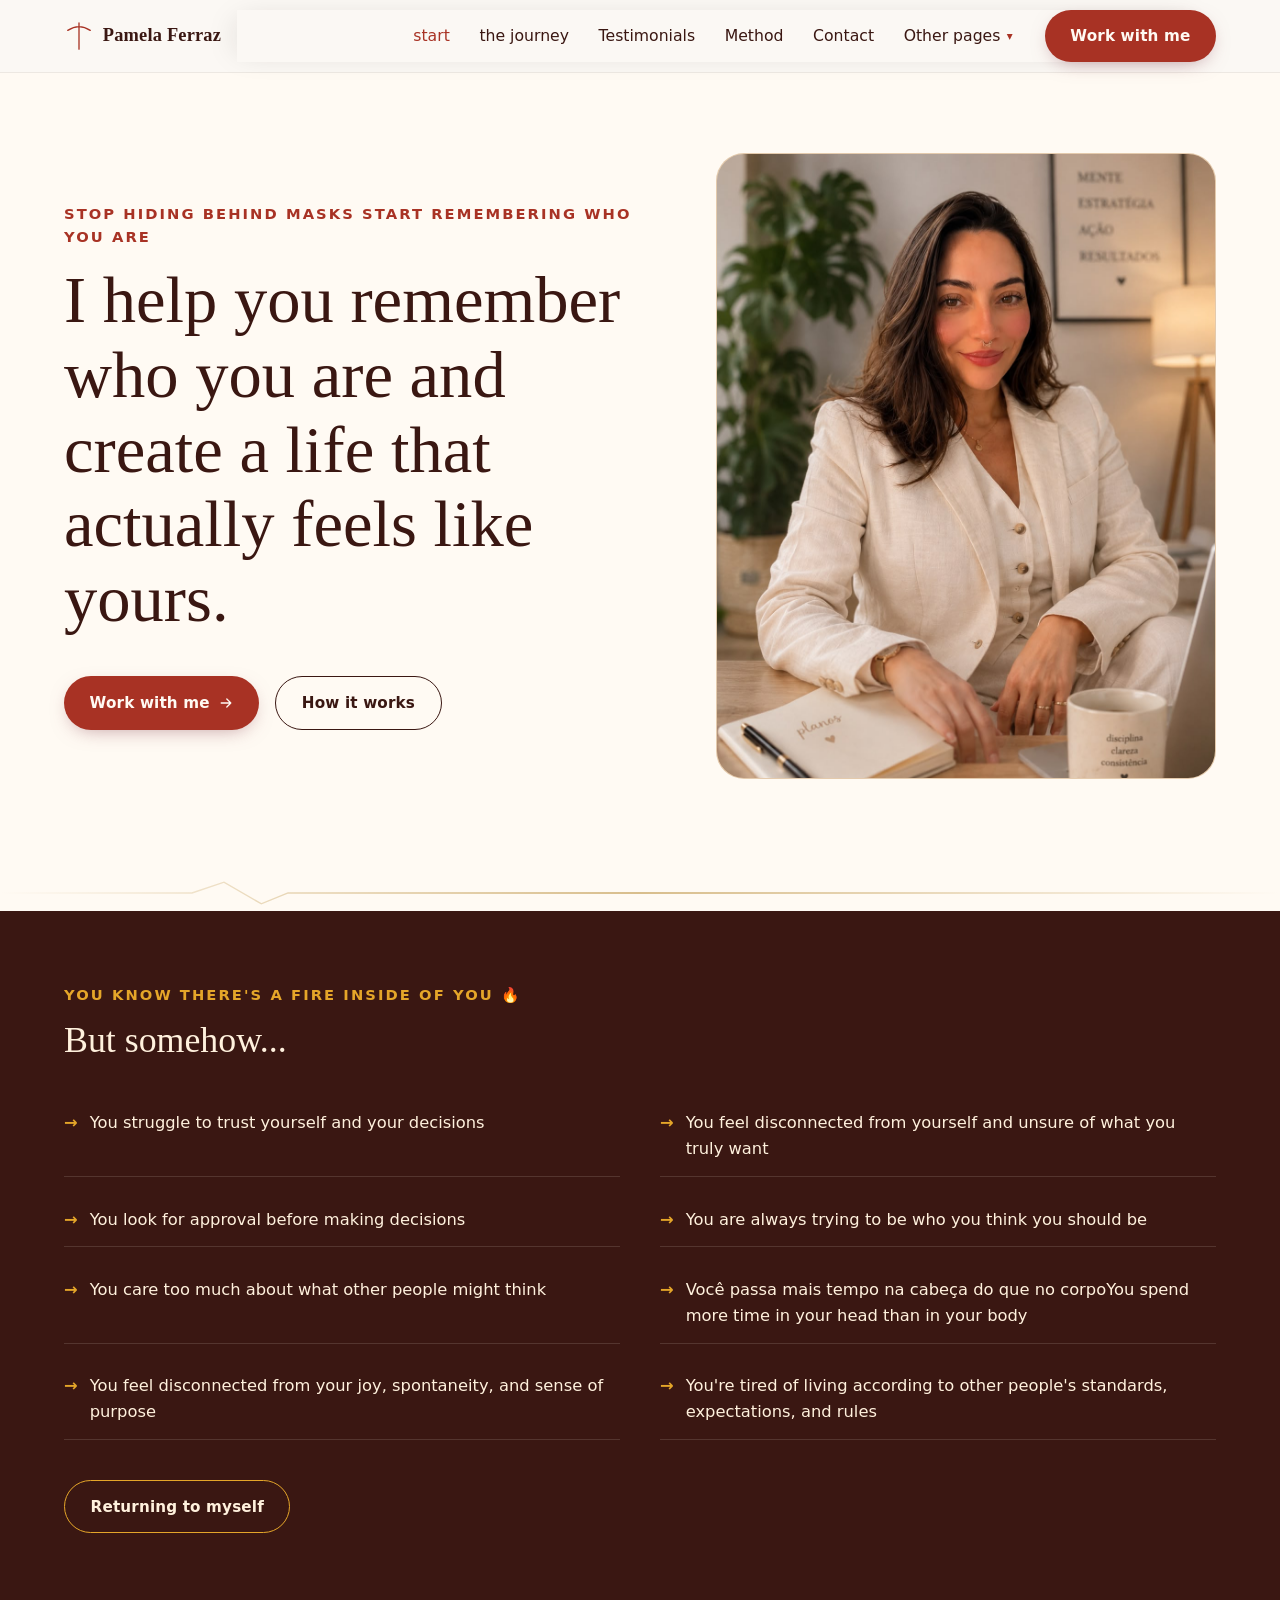
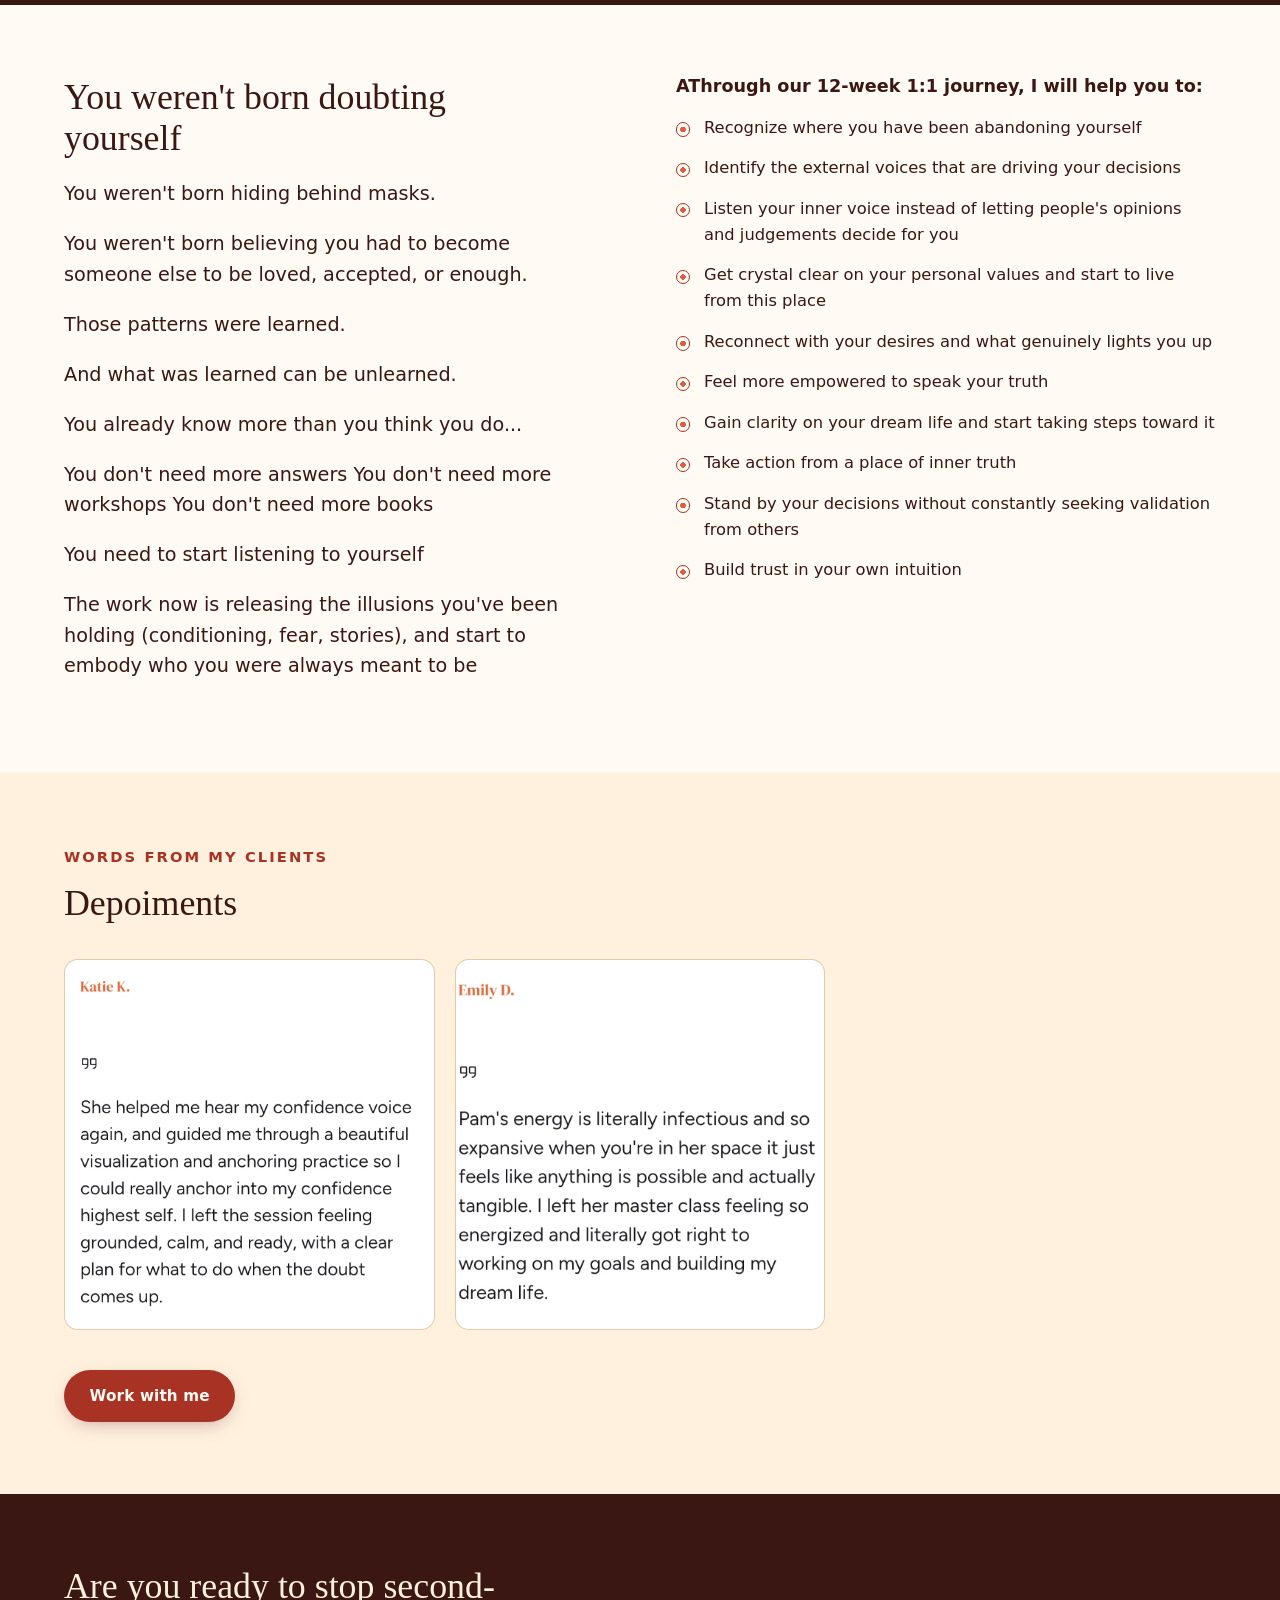
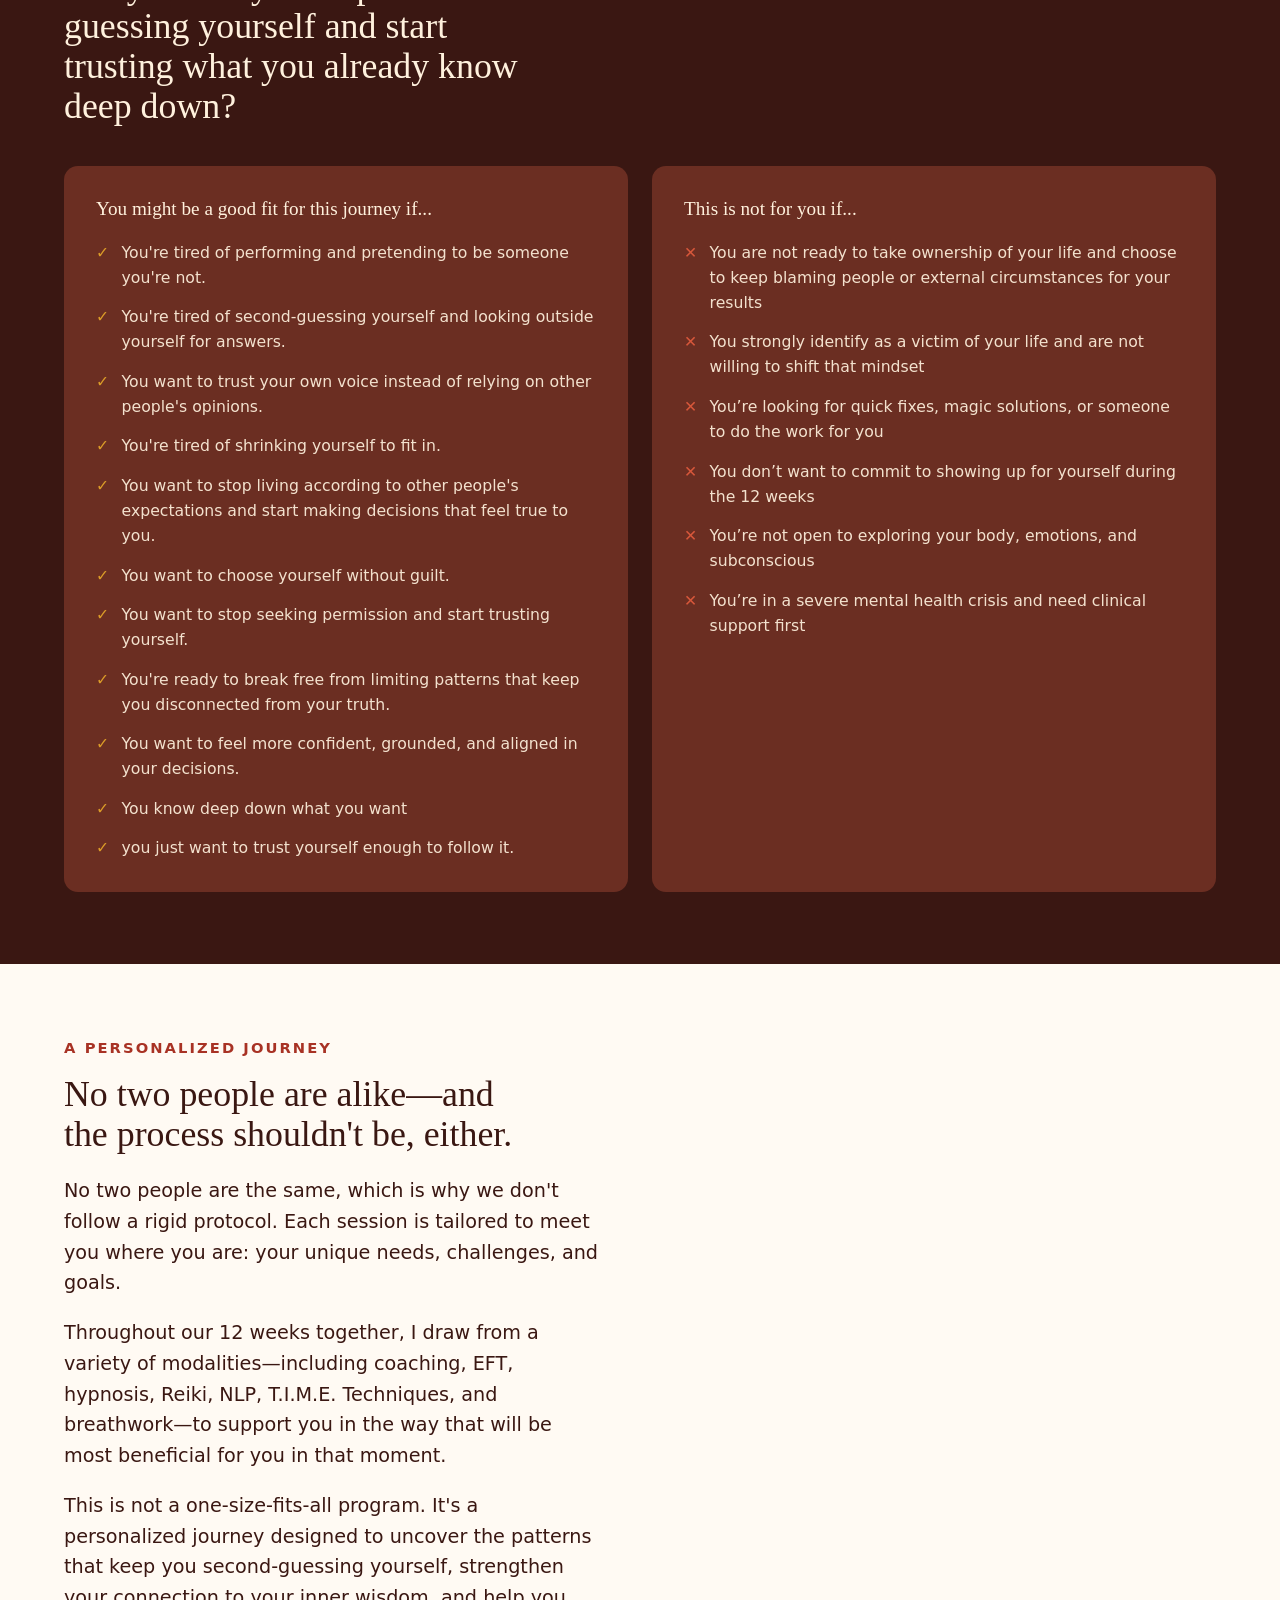
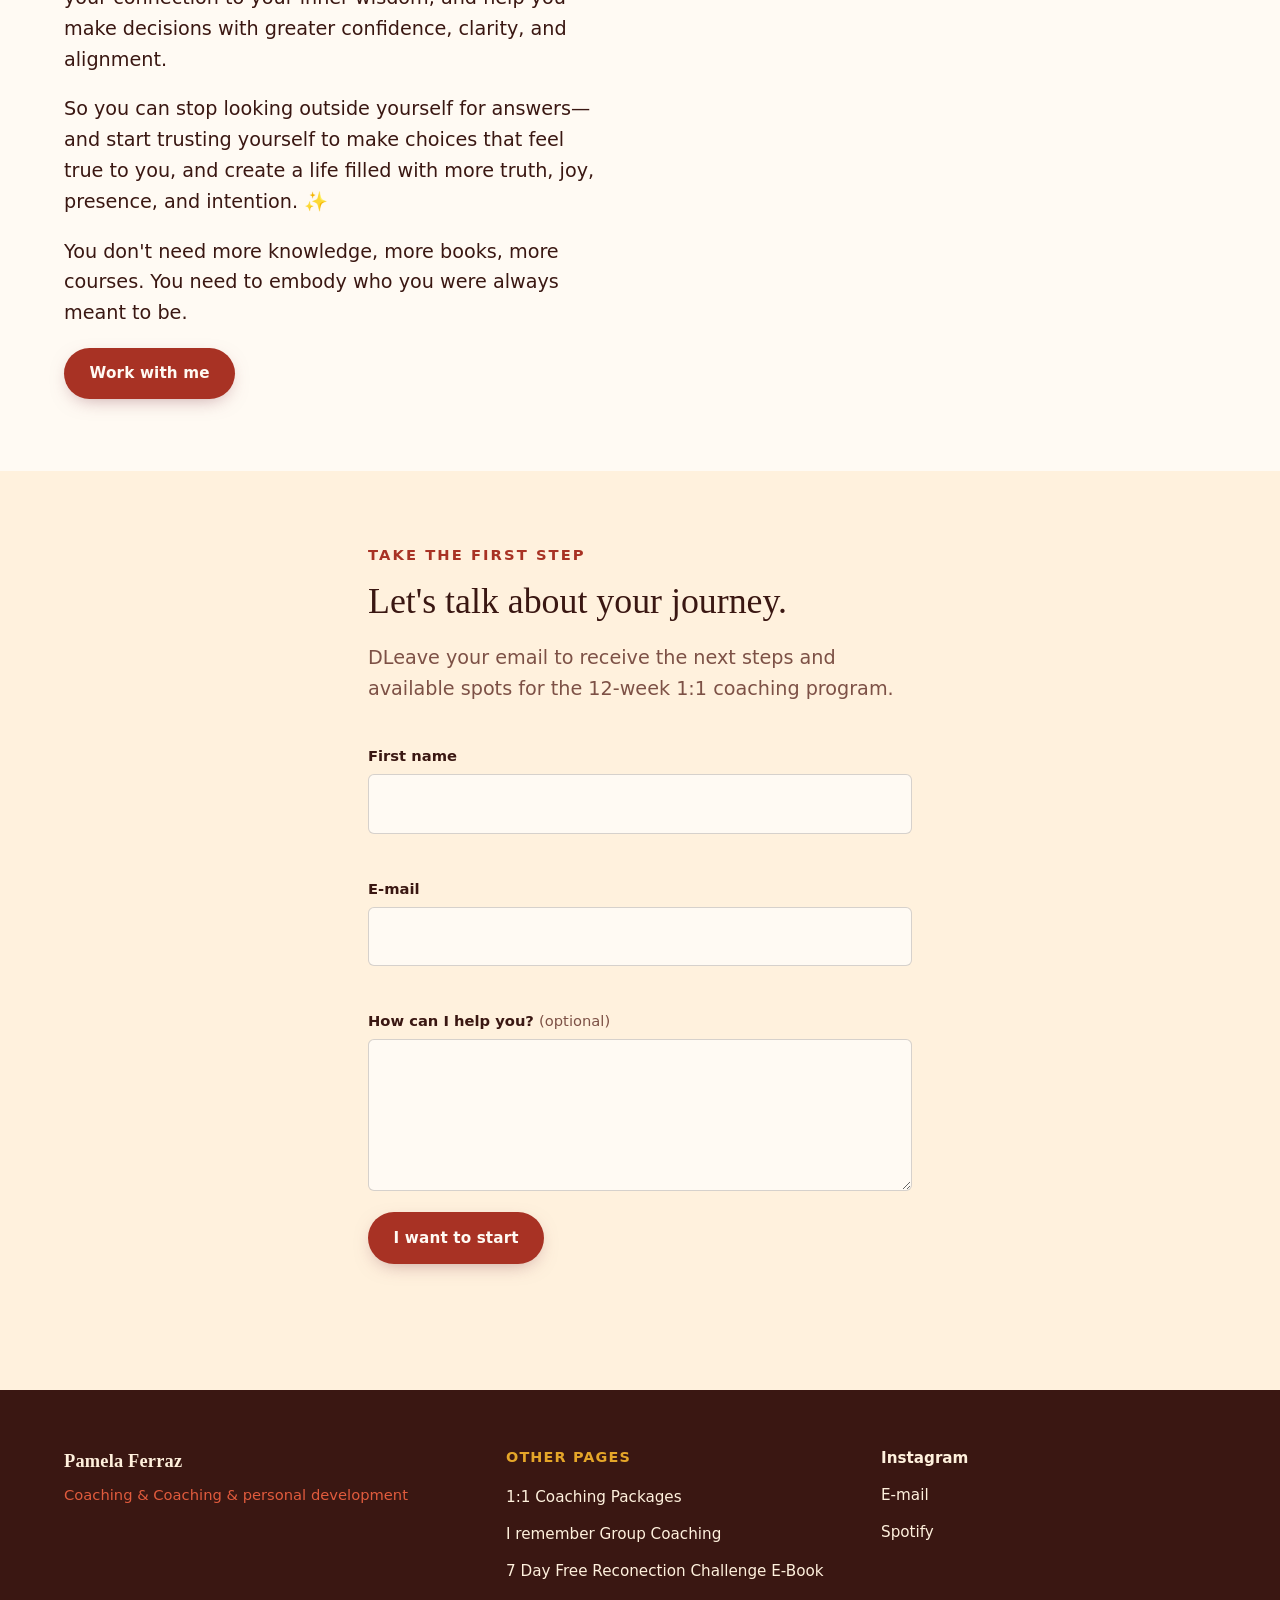
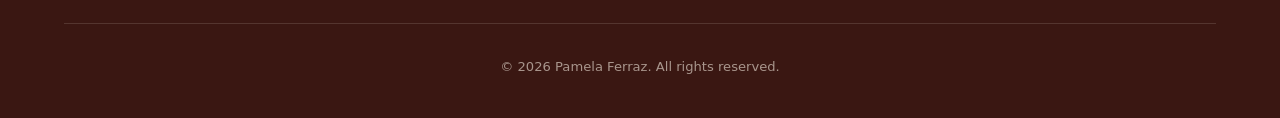
==== commit 22af305c: "landing page version 1.2.3" ====
--- a/index.html
+++ b/index.html
@@ -212,6 +212,13 @@
           <p>
             And what was learned can be unlearned.
           </p>
+
+          <p>You already know more than you think you do...</p>
+          <p>You don't need more answers
+            You don't need more workshops
+            You don't need more books</p>
+          <p>You need to start listening to yourself</p>
+          <p>The work now is releasing the illusions you've been holding (conditioning, fear, stories), and start to embody who you were always meant to be</p>
         </div>
 
         <div class="two-col-list">
@@ -284,7 +291,7 @@
           </div>
 
           <div class="fit-card fit-card--no">
-            <h3>his is not for you if...</h3>
+            <h3>This is not for you if...</h3>
             <ul>
               <li>You are not ready to take ownership of your life and choose to keep blaming people or external circumstances for your results</li>
               <li>You strongly identify as a victim of your life and are not willing to shift that mindset</li>
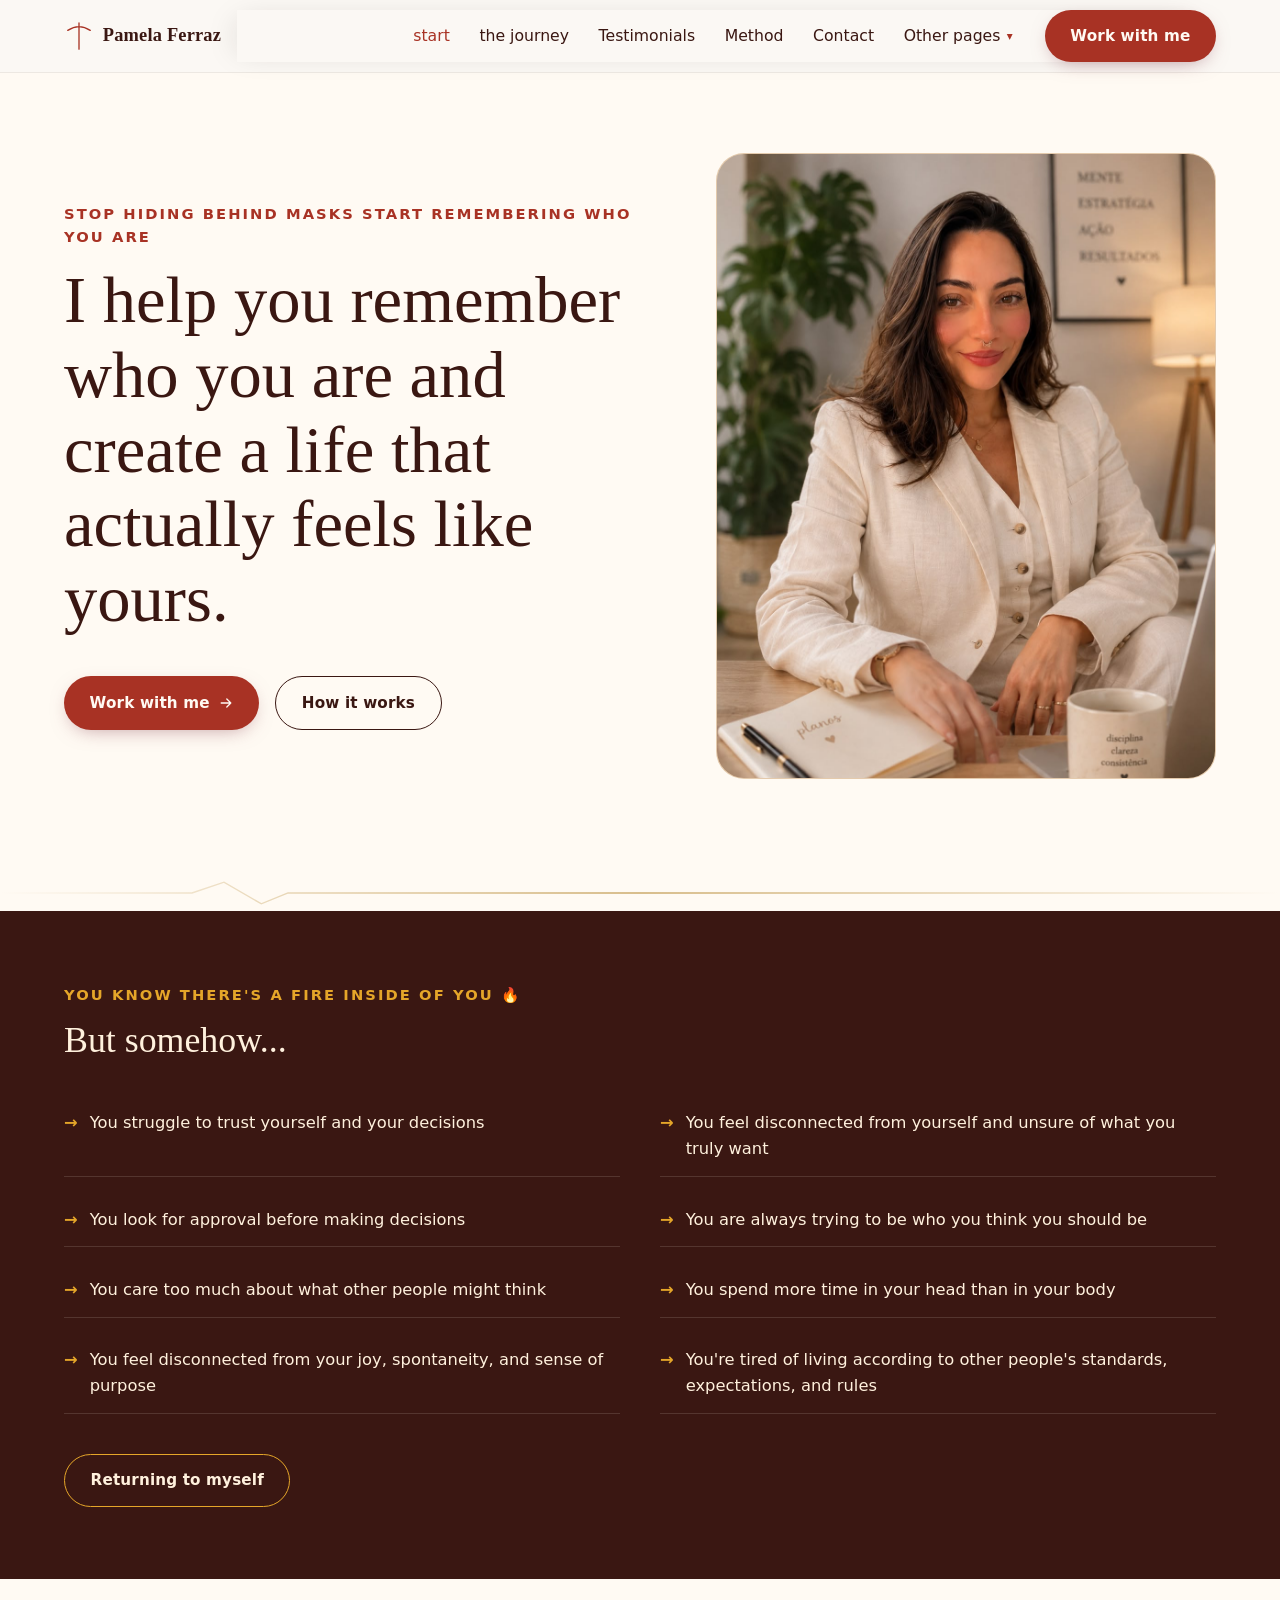
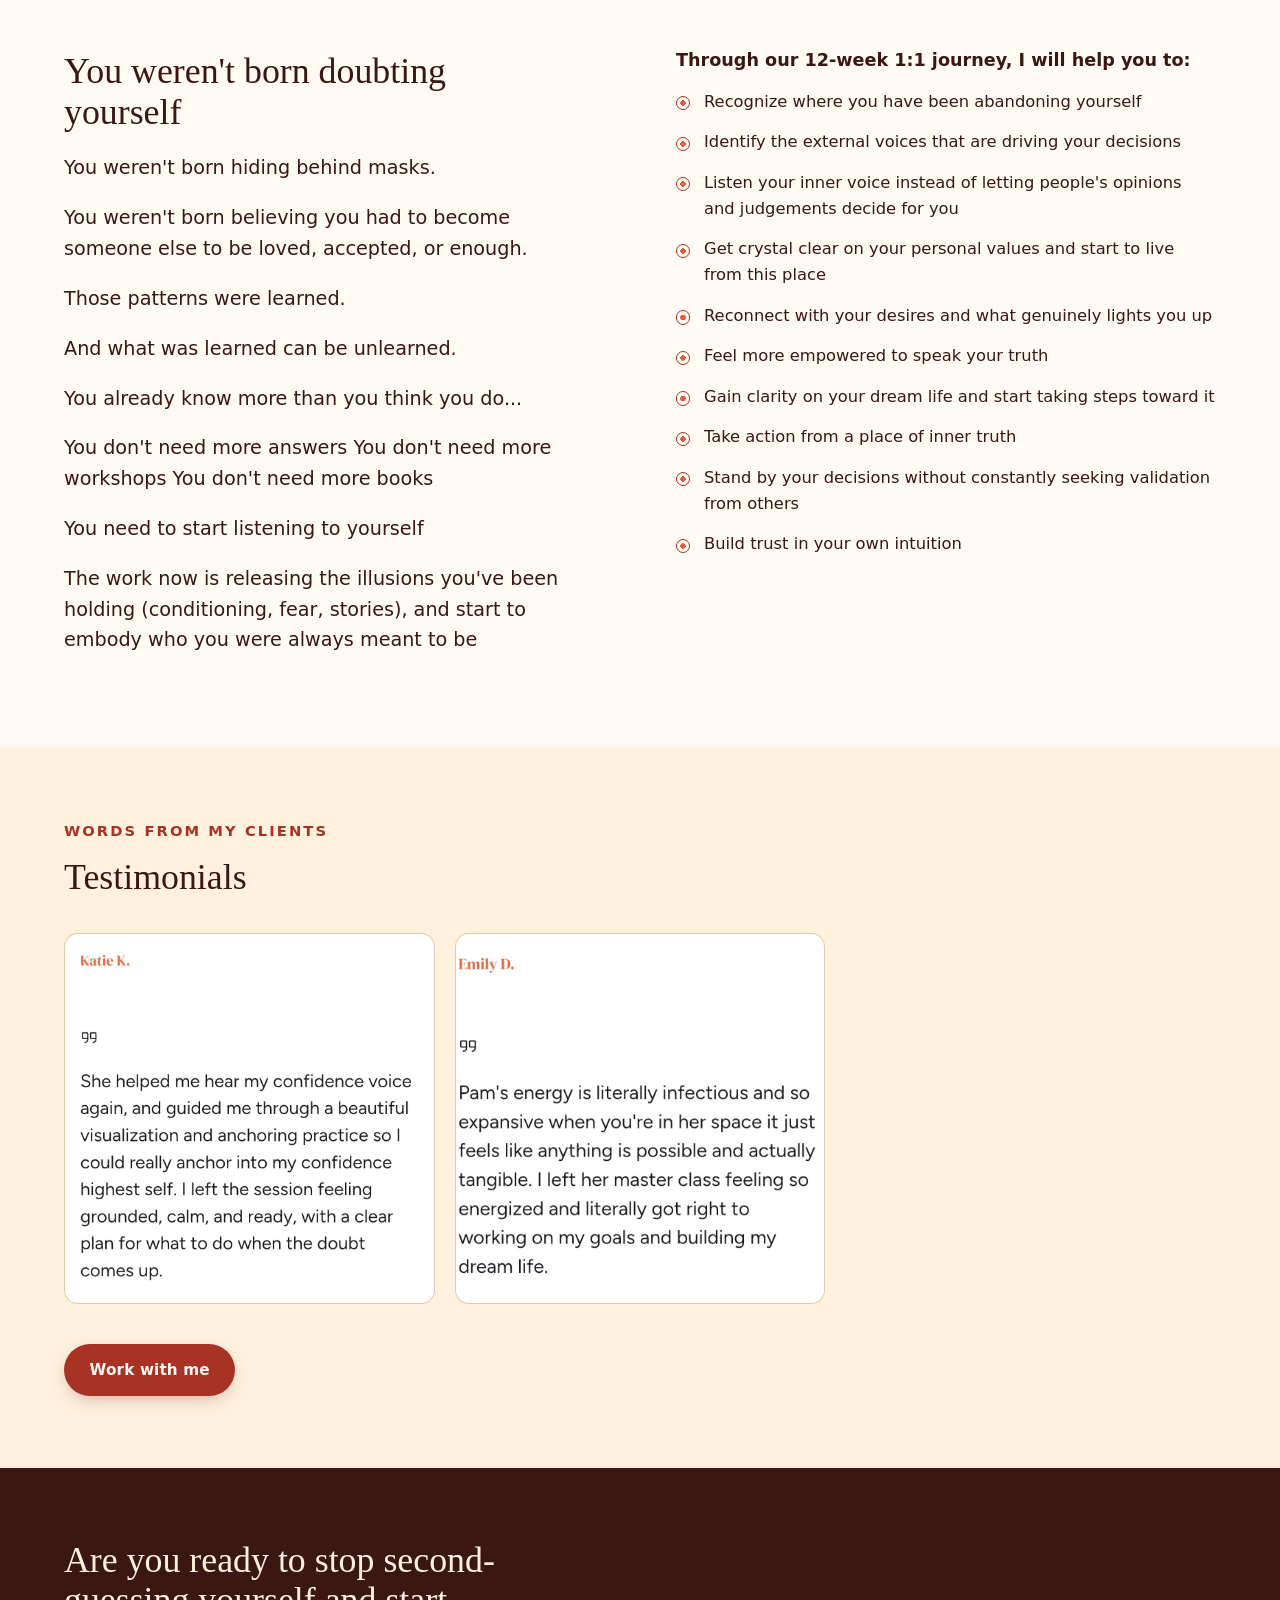
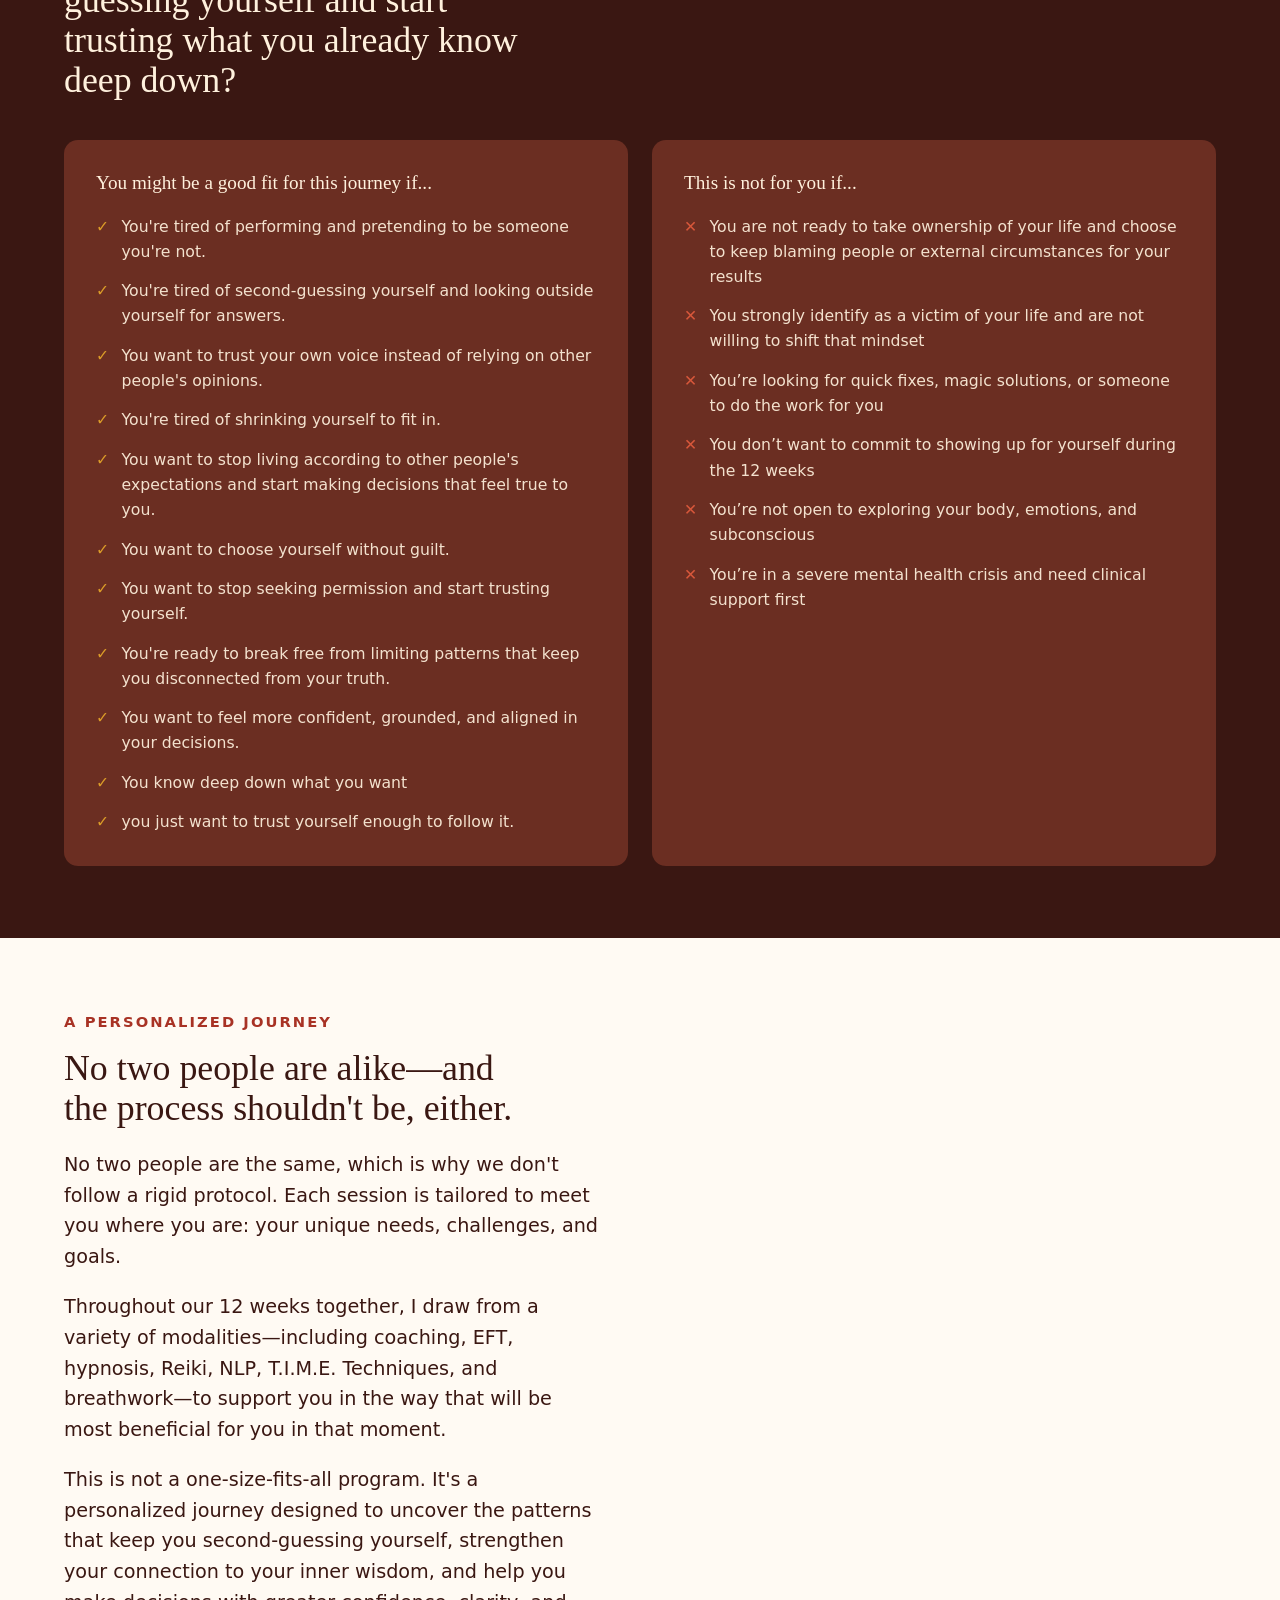
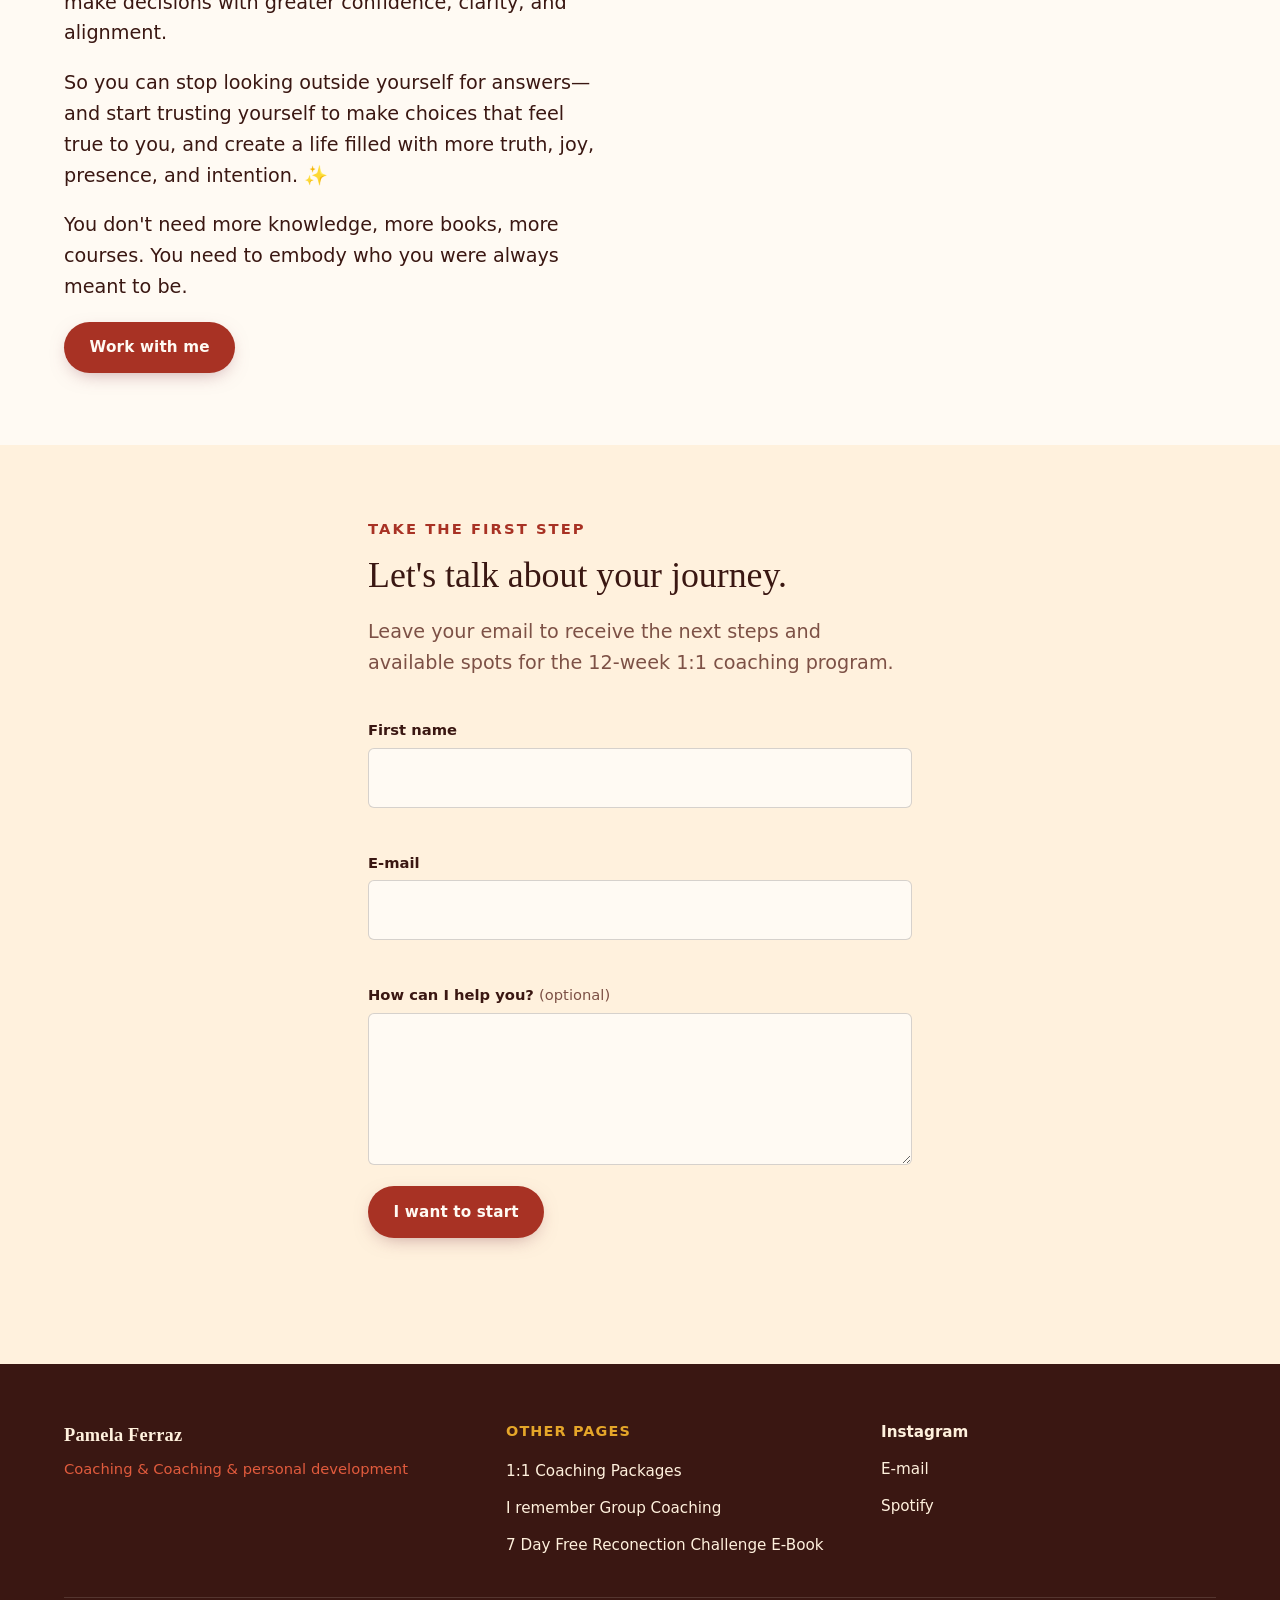
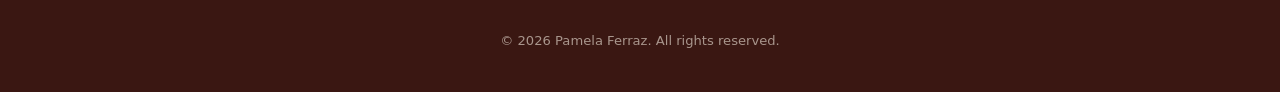
==== commit 23d156a7: "landing page version 1.2.4" ====
--- a/index.html
+++ b/index.html
@@ -14,7 +14,9 @@
   <meta http-equiv="Content-Security-Policy"
         content="default-src 'self';
                  base-uri 'self';
-                 form-action 'self';
+                 form-action 'self' https://formspree.io;
+                 frame-src https://formspree.io;
+                 connect-src 'self' https://formspree.io;
                  frame-ancestors 'none';
                  object-src 'none';
                  img-src 'self' data:;
@@ -48,6 +50,7 @@
   <link rel="preconnect" href="https://fonts.googleapis.com">
   <link rel="preconnect" href="https://fonts.gstatic.com" crossorigin>
   <link href="https://fonts.googleapis.com/css2?family=Fraunces:ital,opsz,wght@0,9..144,300;0,9..144,500;0,9..144,600;1,9..144,400;1,9..144,500&family=Work+Sans:wght@400;500;600;700&display=swap" rel="stylesheet">
+  <link rel="shortcut icon" href="pictures/logo-pamela.jpg" type="image/x-icon">
 
   <link rel="stylesheet" href="css/styles.css">
 </head>
@@ -182,7 +185,7 @@
           <li><span class="pattern-mark" aria-hidden="true">→</span>You look for approval before making decisions</li>
           <li><span class="pattern-mark" aria-hidden="true">→</span>You are always trying to be who you think you should be</li>
           <li><span class="pattern-mark" aria-hidden="true">→</span>You care too much about what other people might think</li>
-          <li><span class="pattern-mark" aria-hidden="true">→</span>Você passa mais tempo na cabeça do que no corpoYou spend more time in your head than in your body</li>
+          <li><span class="pattern-mark" aria-hidden="true">→</span>You spend more time in your head than in your body</li>
           <li><span class="pattern-mark" aria-hidden="true">→</span>You feel disconnected from your joy, spontaneity, and sense of purpose</li>
           <li><span class="pattern-mark" aria-hidden="true">→</span>You're tired of living according to other people's standards, expectations, and rules</li>
         </ul>
@@ -222,7 +225,7 @@
         </div>
 
         <div class="two-col-list">
-          <h3 class="list-heading">AThrough our 12-week 1:1 journey, I will help you to:</h3>
+          <h3 class="list-heading">Through our 12-week 1:1 journey, I will help you to:</h3>
           <ul class="check-list">
             <li>Recognize where you have been abandoning yourself</li>
             <li>Identify the external voices that are driving your decisions</li>
@@ -245,7 +248,7 @@
     <section class="section section--parchment" id="depoimentos" aria-labelledby="depoimentos-heading">
       <div class="wrap">
         <p class="eyebrow">Words from my clients</p>
-        <h2 id="depoimentos-heading">Depoiments</h2>
+        <h2 id="depoimentos-heading">Testimonials</h2>
 
         <div class="testimonial-grid">
           <!-- ============================================================
@@ -254,7 +257,7 @@
                mínimo 600×600px) e ajuste o alt com o nome/resumo real.
           ============================================================ -->
           <figure class="image-frame image-frame--square">
-            <img src="pictures/Depoimento2.jpg"Espaço para depoimento em imagem 2" width="600" height="600" loading="lazy" decoding="async">
+            <img src="pictures/Depoimento2.jpg" alt="Espaço para depoimento em imagem 2" width="600" height="600" loading="lazy" decoding="async">
           </figure>
           <figure class="image-frame image-frame--square">
             <img src="pictures/Depoimento3.jpg" alt="Espaço para depoimento em imagem 3" width="600" height="600" loading="lazy" decoding="async">
@@ -346,10 +349,11 @@
         <p class="eyebrow">Take the first step</p>
         <h2 id="contato-heading">Let's talk about your journey.</h2>
         <p class="section-lede">
-          DLeave your email to receive the next steps and available spots for the 12-week 1:1 coaching program.
+          Leave your email to receive the next steps and available spots for the 12-week 1:1 coaching program.
         </p>
 
-        <form class="contact-form" id="contactForm" novalidate autocomplete="on">
+        <form action="https://formspree.io/f/mzeprqyz"
+          method="POST" class="contact-form" id="contactForm" novalidate autocomplete="on">
           <div class="form-row">
             <label for="nome">First name</label>
             <input type="text" id="nome" name="nome" autocomplete="name"
@@ -371,11 +375,24 @@
 
           <!-- Honeypot anti-spam: campo invisível para humanos, visível para bots.
                Mantido fora da tab order e escondido via CSS (não display:none,
-               que alguns leitores de tela ignoram de forma inconsistente). -->
+               que alguns leitores de tela ignoram de forma inconsistente).
+
+               IMPORTANTE: o nome do campo NÃO deve ser algo comum como
+               "website", "url" ou "empresa" — gerenciadores de senha e
+               autofill do navegador tentam preencher esses nomes mesmo
+               quando o campo está escondido via CSS, o que faz o JS
+               achar (erroneamente) que é um bot e bloquear o envio real.
+               "hp_field_do_not_fill" não corresponde a nenhum padrão de
+               autofill conhecido. -->
           <div class="form-row form-row--honeypot" aria-hidden="true">
-            <label for="website">Não preencha este campo</label>
-            <input type="text" id="website" name="website" tabindex="-1" autocomplete="off">
-          </div>
+            <label for="hp_field_do_not_fill">Não preencha este campo</label>
+            <input type="text" id="hp_field_do_not_fill" name="hp_field_do_not_fill" tabindex="-1" autocomplete="off">
+          </div>
+
+          <!-- Honeypot nativo do Formspree: se este campo "_gotcha" vier
+               preenchido, o próprio Formspree descarta o envio como spam
+               (funciona mesmo sem JS, como camada extra de segurança). -->
+          <input type="text" name="_gotcha" style="display:none" tabindex="-1" autocomplete="off">
 
           <button type="submit" class="btn btn-primary">I want to start</button>
           <p class="form-status" id="formStatus" role="status" aria-live="polite"></p>
@@ -424,4 +441,4 @@
 
   <script src="js/script.js" defer></script>
 </body>
-</html>+</html>
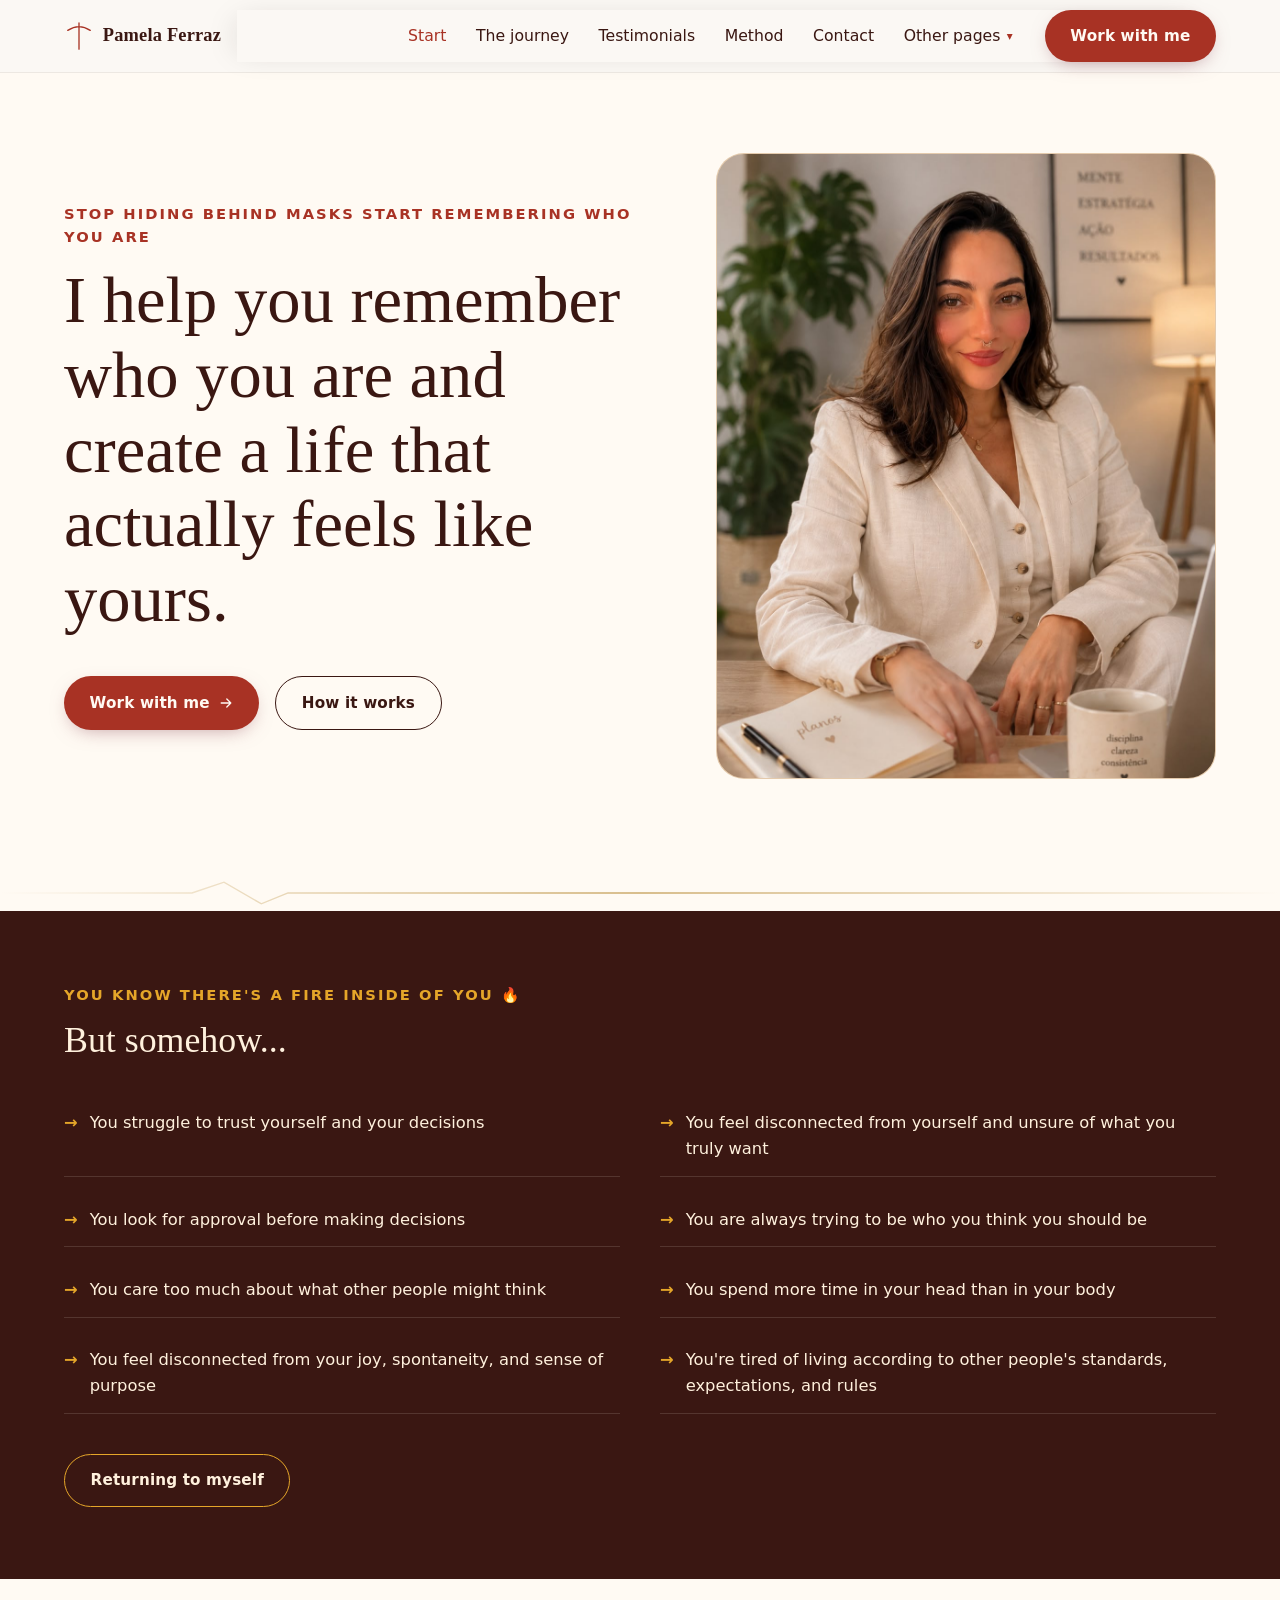
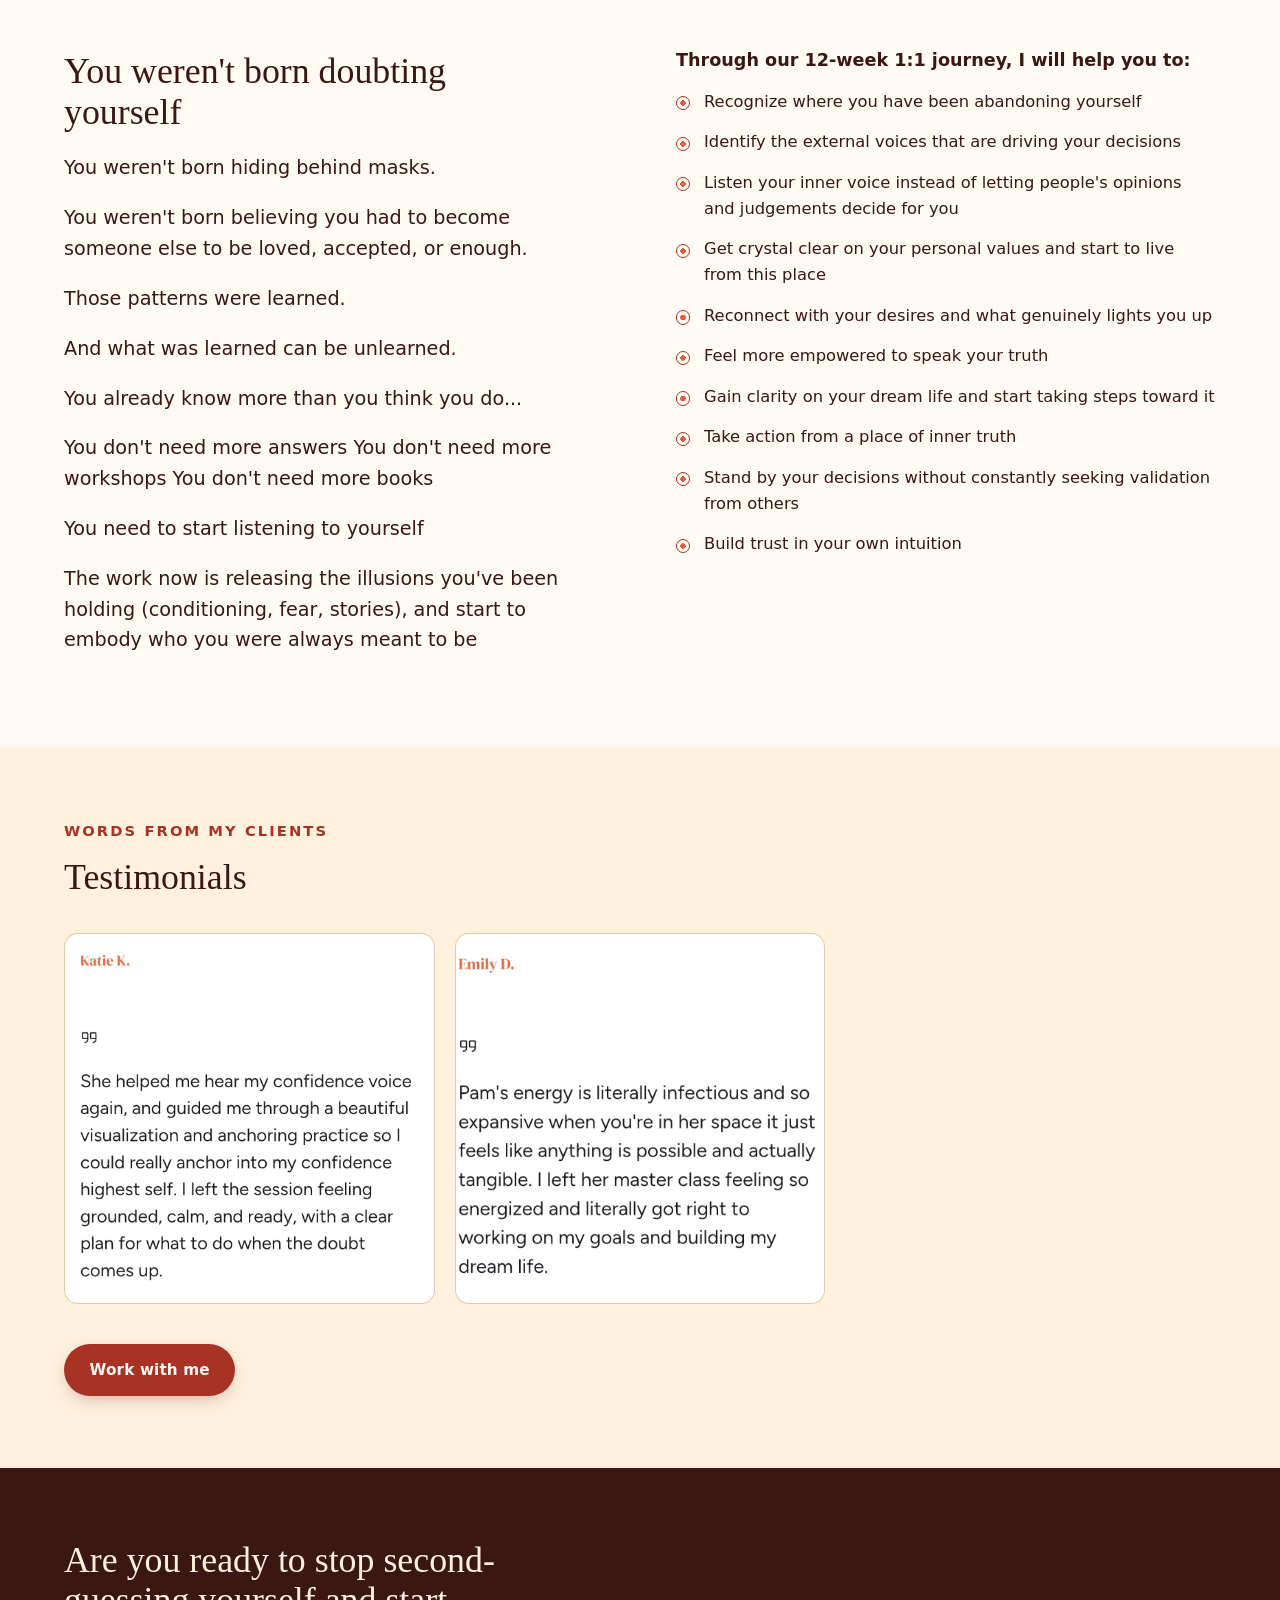
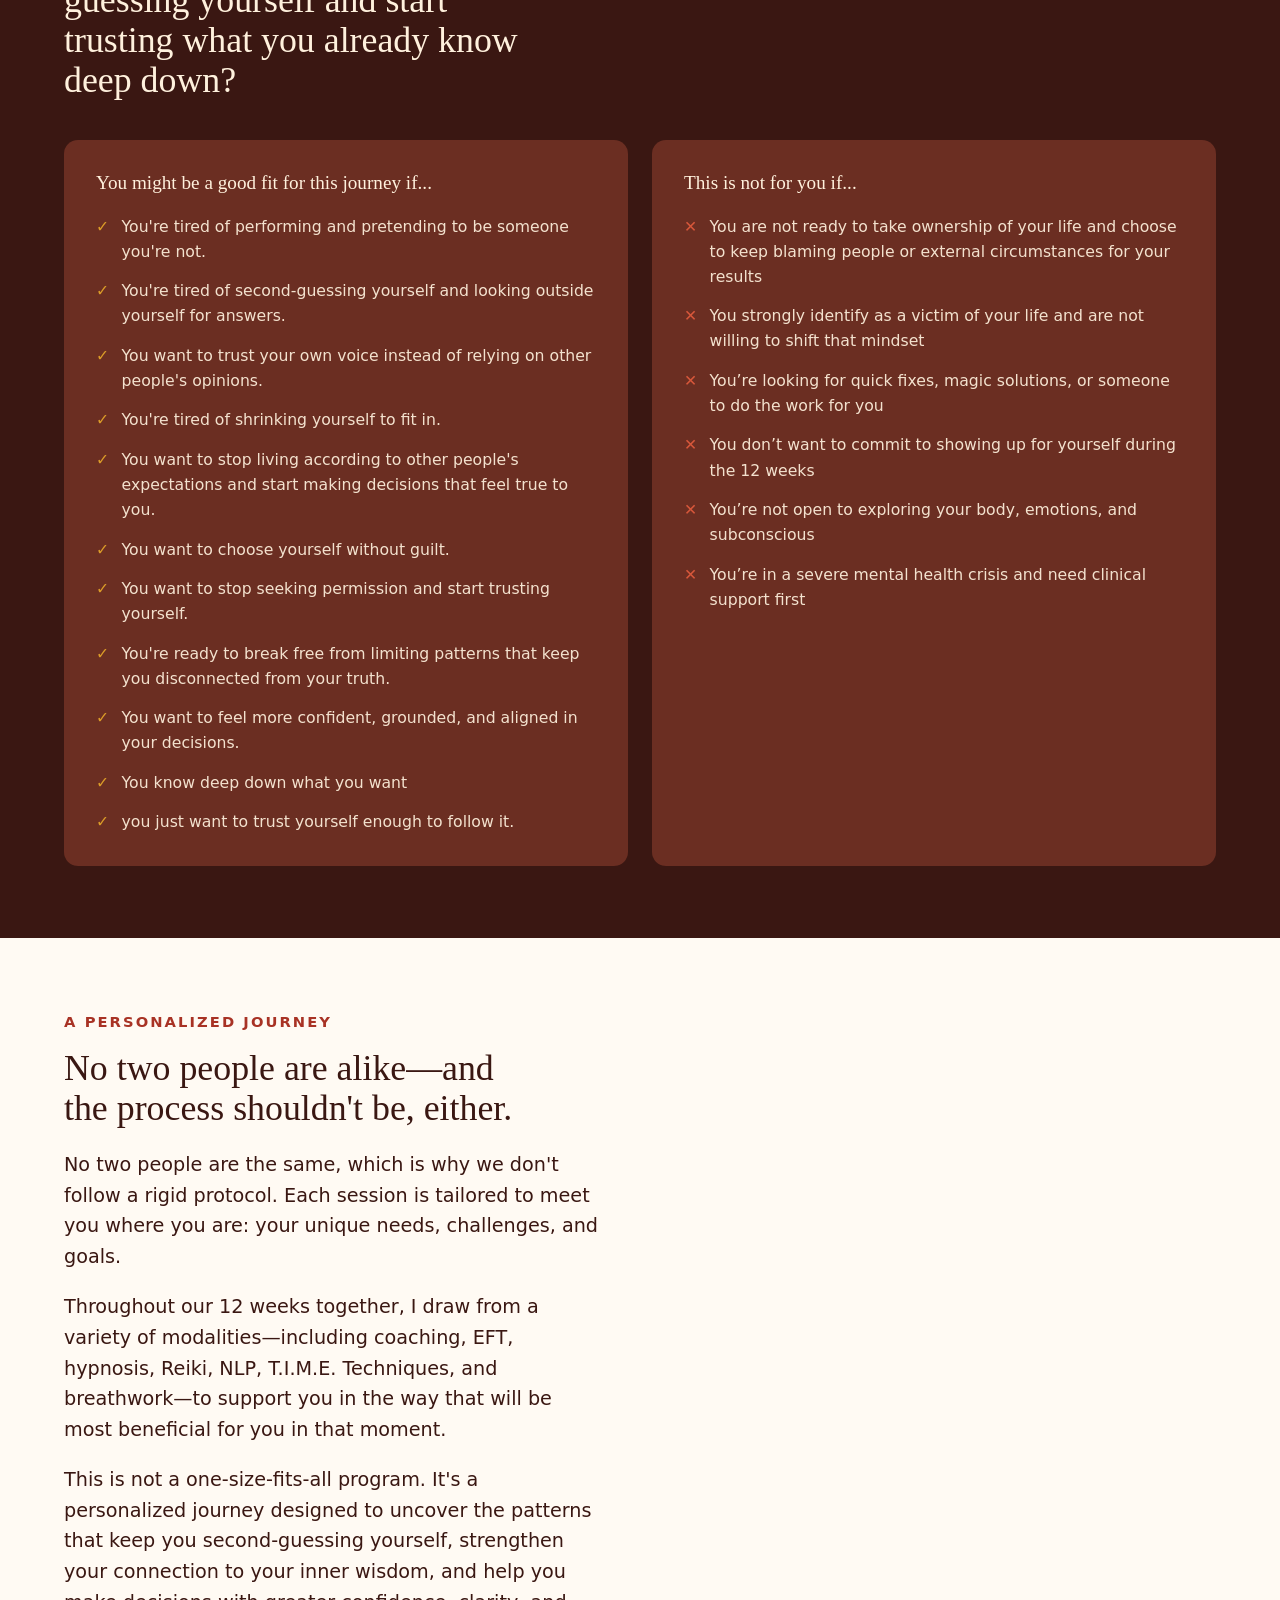
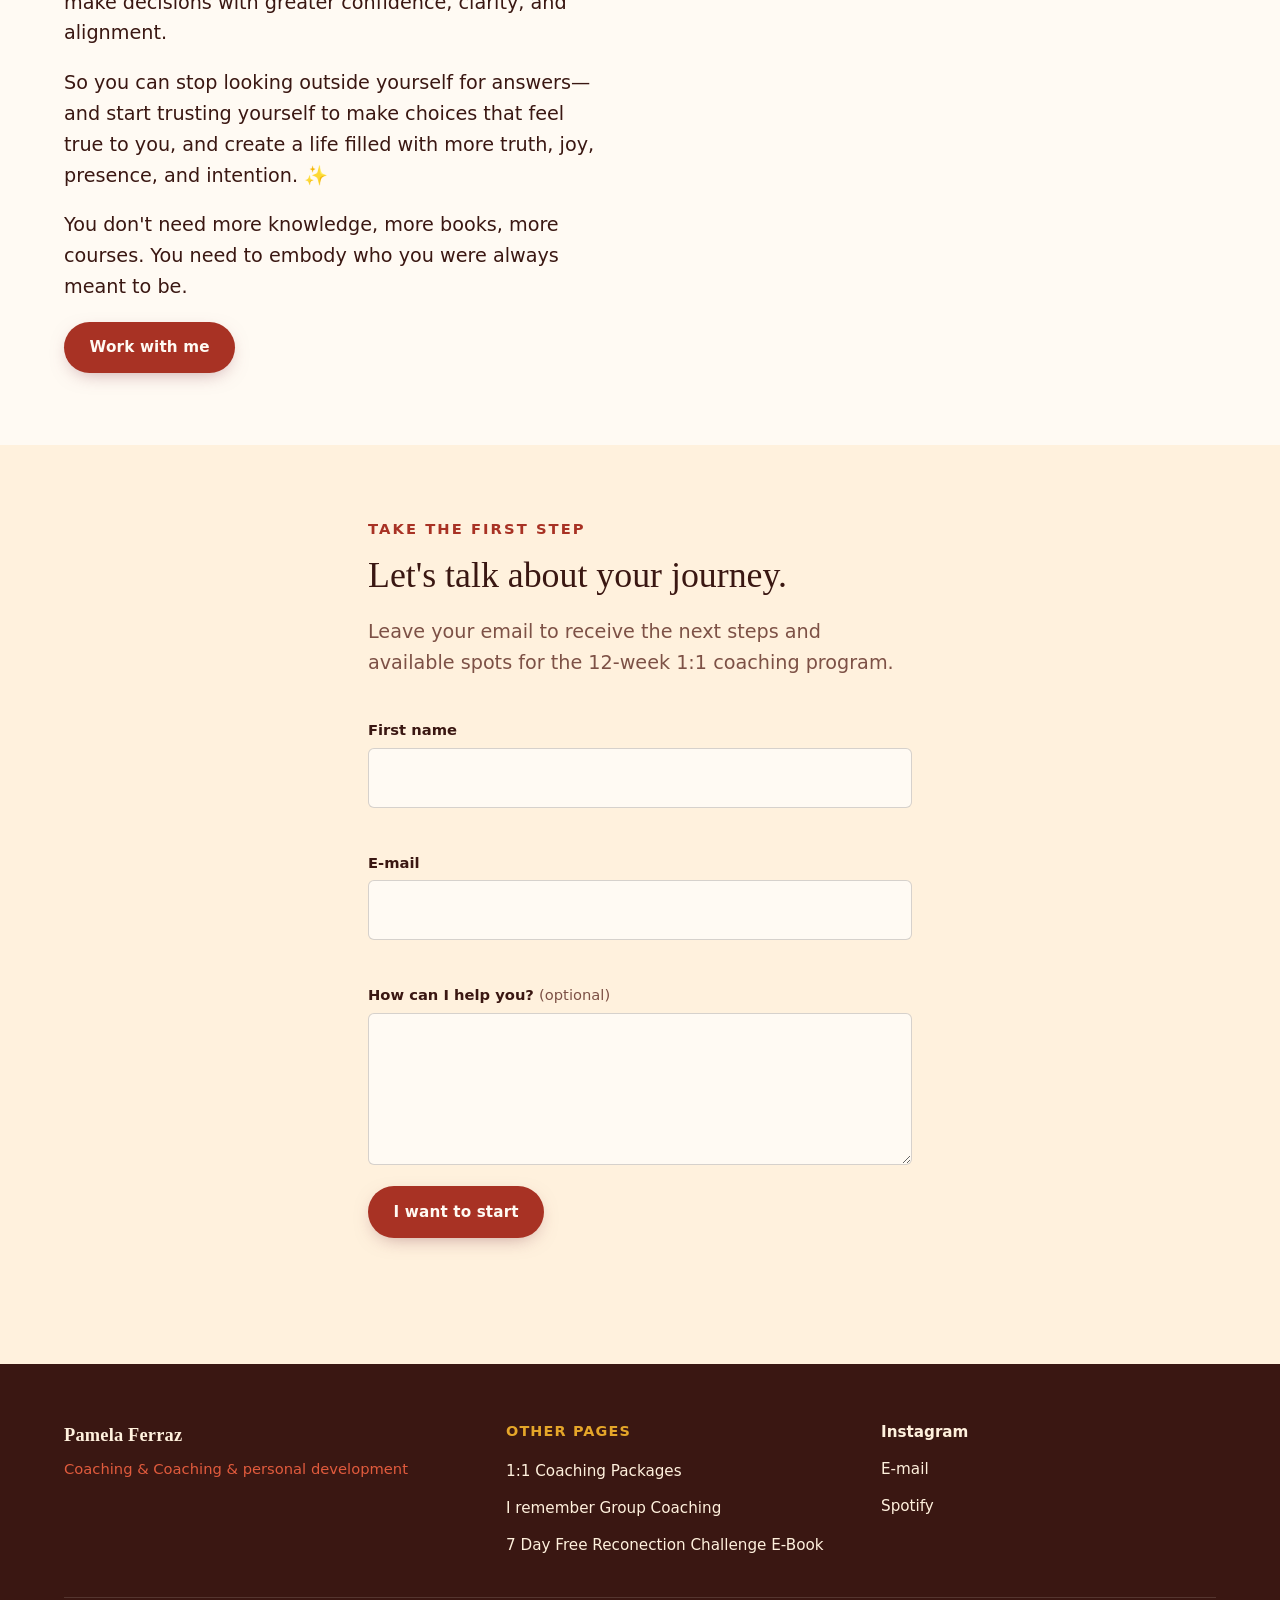
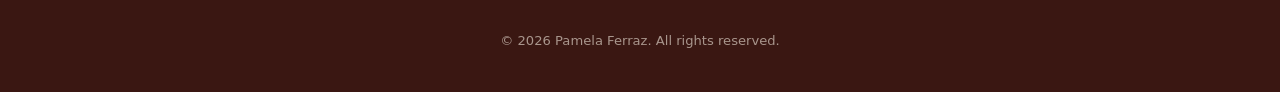
==== commit 451a77d6: "1.2.5" ====
--- a/index.html
+++ b/index.html
@@ -89,8 +89,8 @@
 
       <nav class="site-nav" id="siteNav" aria-label="Navegação principal">
         <ul class="nav-list">
-          <li><a href="#inicio">start</a></li>
-          <li><a href="#jornada">the journey</a></li>
+          <li><a href="#inicio">Start</a></li>
+          <li><a href="#jornada">The journey</a></li>
           <li><a href="#depoimentos">Testimonials</a></li>
           <li><a href="#metodo">Method</a></li>
           <li><a href="#contato">Contact</a></li>
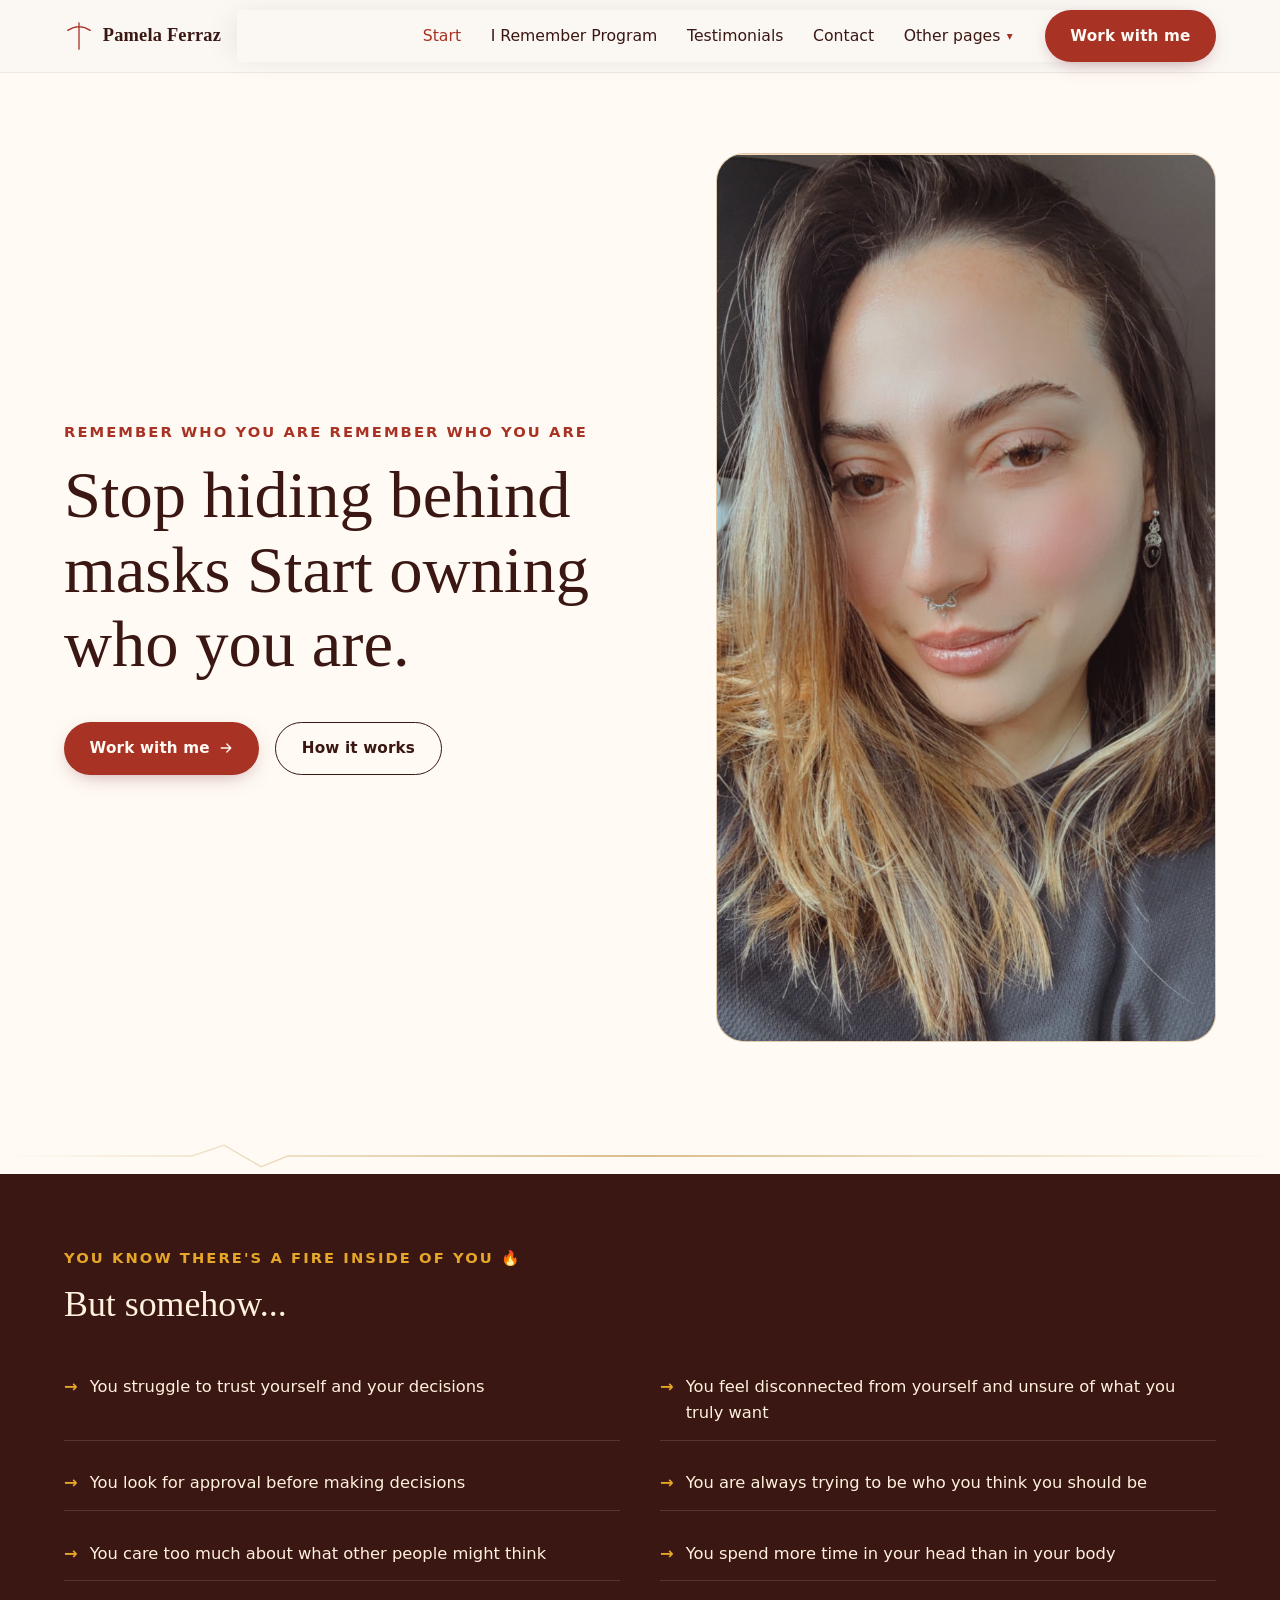
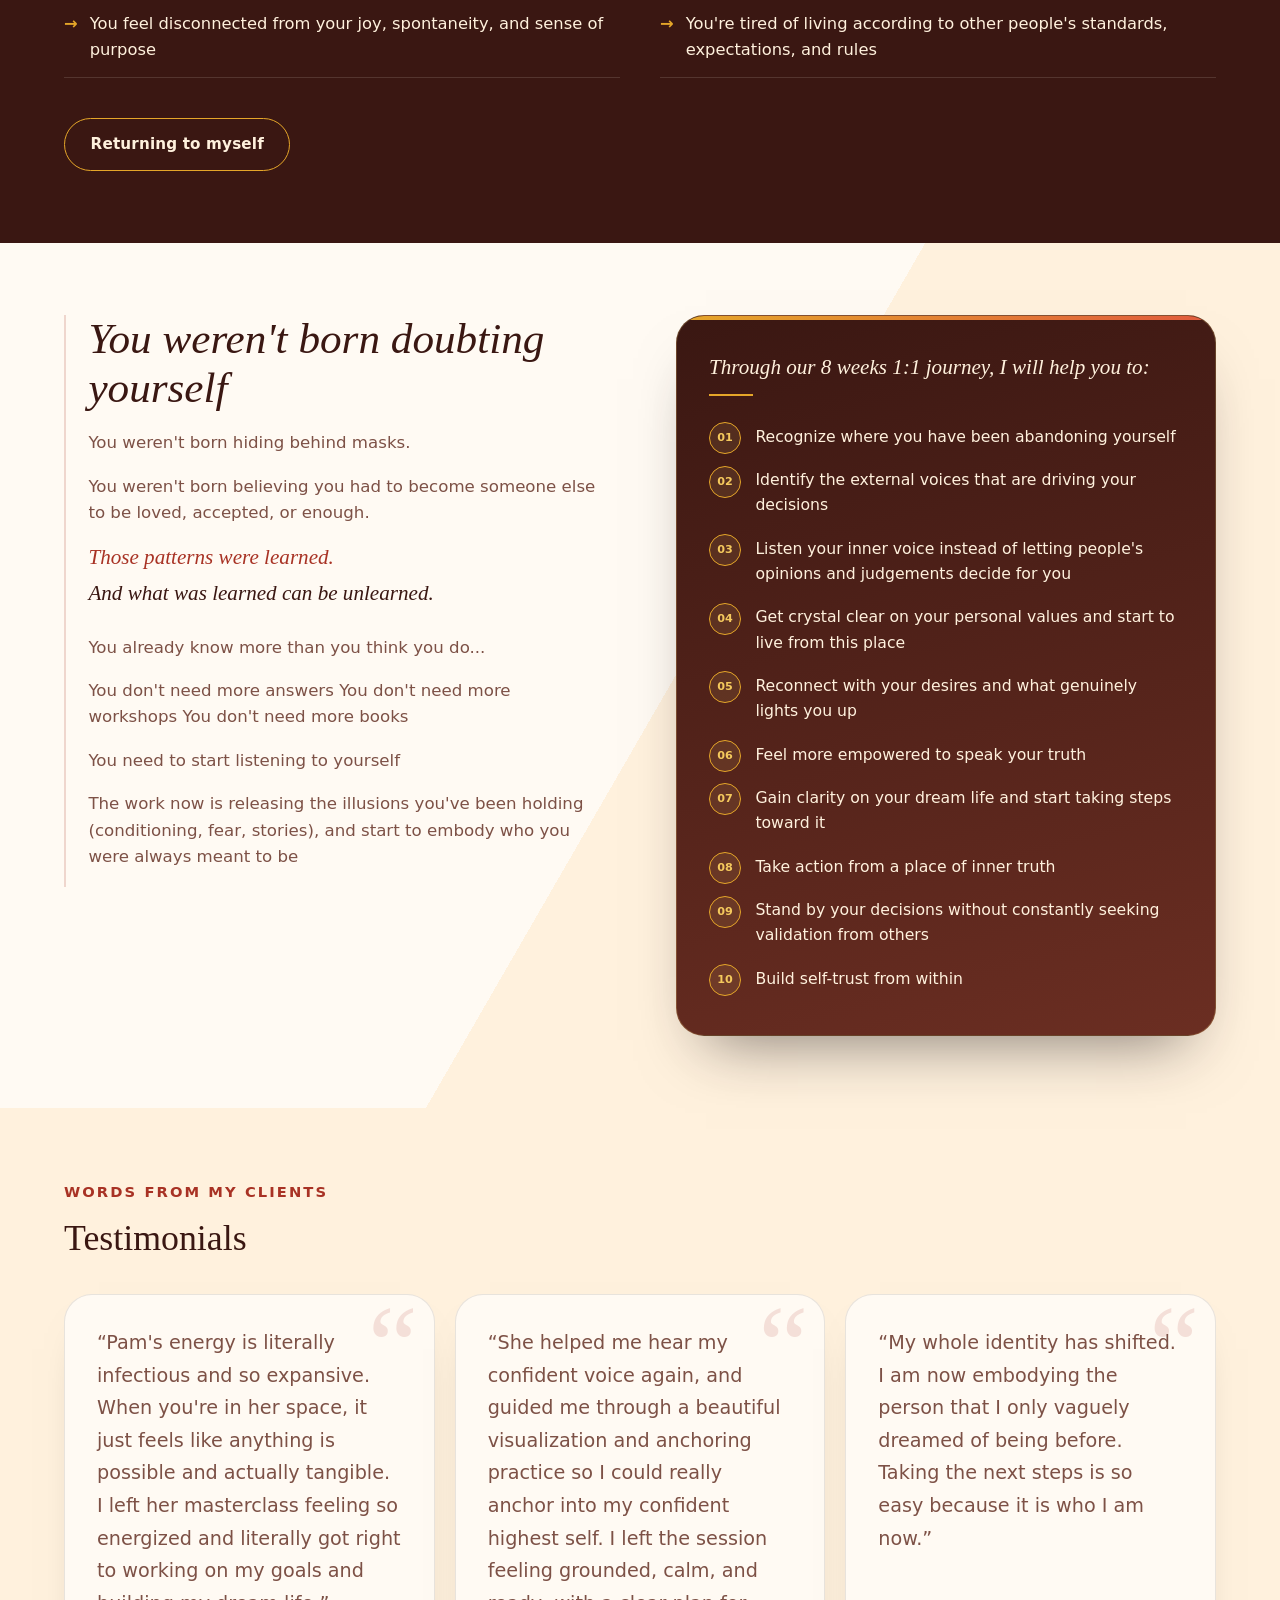
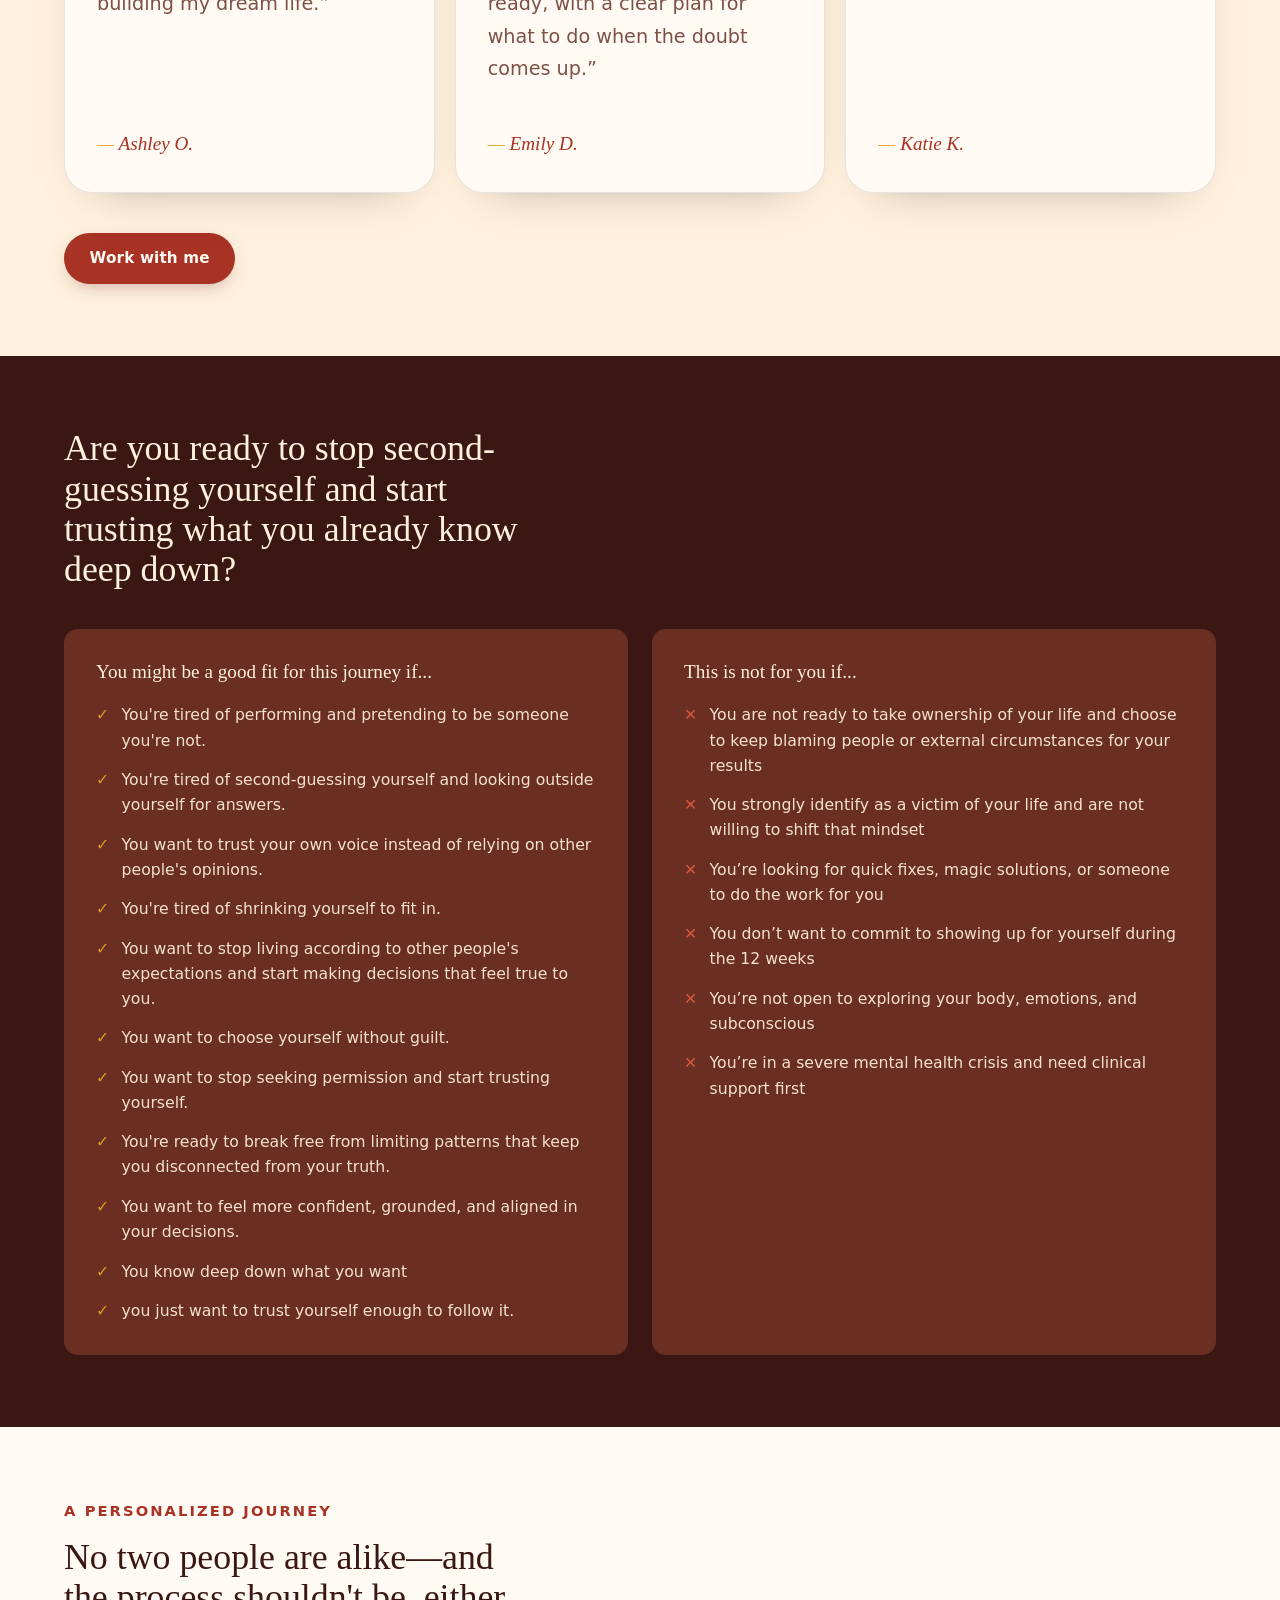
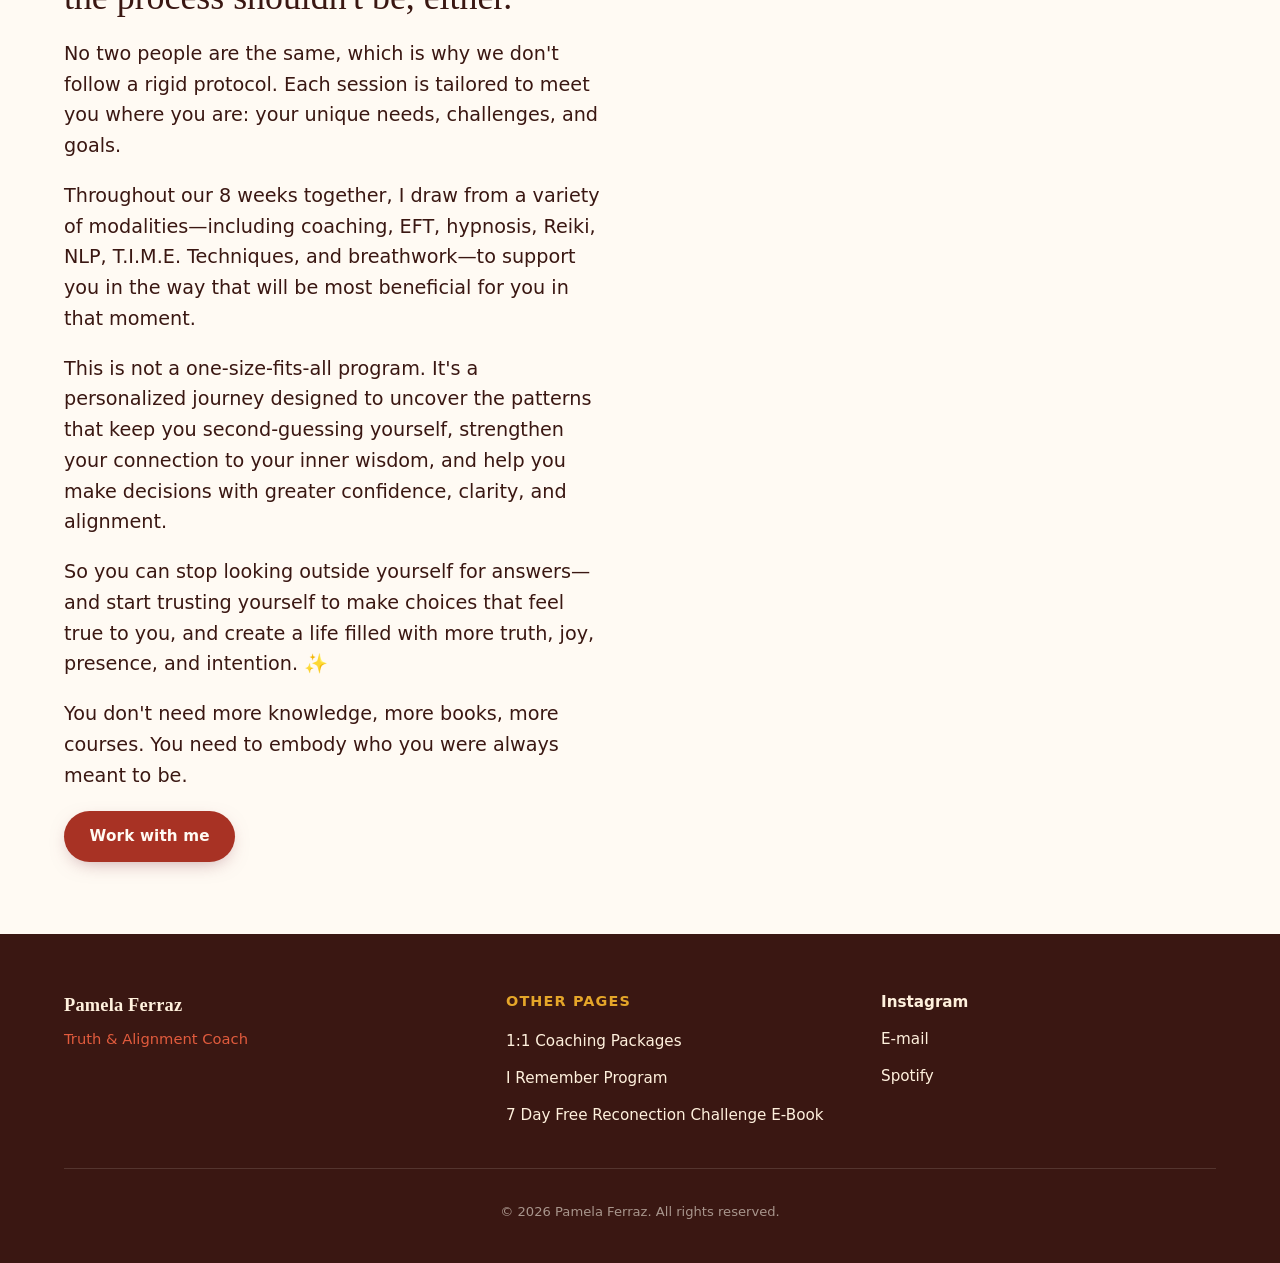
==== commit c8230bae: "midificações nas paǵinas index.html e work-with-me.html" ====
--- a/index.html
+++ b/index.html
@@ -30,7 +30,7 @@
   <meta name="color-scheme" content="light">
   <meta name="theme-color" content="#201A1C">
 
-  <title>Pamela Ferraz — Volte para quem você é</title>
+  <title>Pamela Ferraz — Return to who you are.</title>
   <meta name="description" content="Um processo de 12 semanas para quebrar padrões inconscientes, reconectar com sua verdade e criar uma vida que realmente parece sua.">
 
   <!-- Open Graph -->
@@ -90,9 +90,8 @@
       <nav class="site-nav" id="siteNav" aria-label="Navegação principal">
         <ul class="nav-list">
           <li><a href="#inicio">Start</a></li>
-          <li><a href="#jornada">The journey</a></li>
+          <li><a href="https://pamela-ferraz.kit.com/d5db167d52?utm_source=ig&utm_medium=social&utm_content=link_in_bio&fbclid=PAdGRleATvSZNwZG9mAmZkaWQWUMp-wMw__s_Mju_v-6g7yX24GkO4_GV4dG4DYWVtAjExAHNydGMGYXBwX2lkDzEyNDAyNDU3NDI4NzQxNAABp6J1GmkCVqX03HckSBVowOB0UXd6j3kPWCcERLBsUhbu6JNVd8Nyw6Dy7Frh_aem_rxGIMK1QeJE4WTNnQs6efg" data-placeholder="true">I Remember Program</a></li>
           <li><a href="#depoimentos">Testimonials</a></li>
-          <li><a href="#metodo">Method</a></li>
           <li><a href="#contato">Contact</a></li>
 
           <!-- Placeholders para as demais landing pages do site.
@@ -102,7 +101,6 @@
               <summary>Other pages</summary>
               <ul>
                 <li><a href="pages/work-with-me.html" data-placeholder="true">1:1 Coaching Packages</a></li>
-                <li><a href="pages/6-weeks-journay.html" data-placeholder="true">I remember Group Coaching </a></li>
                 <li><a href="pages/7-days-challenge.html" data-placeholder="true">7 Day Free Reconection Challenge E-Book</a></li>
               </ul>
             </details>
@@ -121,14 +119,14 @@
     <section class="hero" id="inicio" aria-labelledby="hero-heading">
       <div class="wrap hero-grid">
         <div class="hero-copy">
-          <p class="eyebrow">Stop hiding behind masks
-            Start remembering who you are</p>
+          <p class="eyebrow">REMEMBER WHO YOU ARE REMEMBER WHO YOU ARE</p>
           <h1 id="hero-heading">
-            I help you remember who you are and create a life that actually feels like yours.
+            Stop hiding behind masks
+            Start owning who you are.
           </h1>
 
           <div class="hero-actions">
-            <a class="btn btn-primary" href="#jornada">
+            <a class="btn btn-primary" href="pages/work-with-me.html">
               Work with me
               <svg class="btn-icon" viewBox="0 0 20 20" width="16" height="16" aria-hidden="true" focusable="false">
                 <path d="M4 10h12M11 5l5 5-5 5" fill="none" stroke="currentColor" stroke-width="1.6" stroke-linecap="round" stroke-linejoin="round"/>
@@ -141,15 +139,13 @@
         <div class="hero-media">
           <!-- ============================================================
                IMAGEM DA HERO
-               Troque o src abaixo pela sua foto (recomendado: retrato
-               vertical, proporção 4:5, mínimo 900×1125px).
-               O placeholder atual é gerado localmente (sem rede externa).
+               Foto principal da página inicial.
           ============================================================ -->
           <figure class="image-frame image-frame--portrait">
             <img
-              src="pictures/imagem-principal.jpg"
+              src="pictures/imagem-principal-teste.jpg"
               alt="Criadora do conteúdo"
-              width="900" height="1125"
+              width="700" height="1244"
               loading="eager"
               decoding="async">
             <figcaption class="visually-hidden">Espaço reservado para foto principal</figcaption>
@@ -225,7 +221,7 @@
         </div>
 
         <div class="two-col-list">
-          <h3 class="list-heading">Through our 12-week 1:1 journey, I will help you to:</h3>
+          <h3 class="list-heading">Through our 8 weeks 1:1 journey, I will help you to:</h3>
           <ul class="check-list">
             <li>Recognize where you have been abandoning yourself</li>
             <li>Identify the external voices that are driving your decisions</li>
@@ -236,7 +232,7 @@
             <li>Gain clarity on your dream life and start taking steps toward it</li>
             <li>Take action from a place of inner truth</li>
             <li>Stand by your decisions without constantly seeking validation from others</li>
-            <li>Build trust in your own intuition</li>
+            <li>Build self-trust from within</li>
           </ul>
         </div>
       </div>
@@ -251,17 +247,26 @@
         <h2 id="depoimentos-heading">Testimonials</h2>
 
         <div class="testimonial-grid">
-          <!-- ============================================================
-               DEPOIMENTOS — cada figura é um espaço para print/foto de
-               depoimento. Troque o src pela sua imagem (proporção 1:1,
-               mínimo 600×600px) e ajuste o alt com o nome/resumo real.
-          ============================================================ -->
-          <figure class="image-frame image-frame--square">
-            <img src="pictures/Depoimento2.jpg" alt="Espaço para depoimento em imagem 2" width="600" height="600" loading="lazy" decoding="async">
-          </figure>
-          <figure class="image-frame image-frame--square">
-            <img src="pictures/Depoimento3.jpg" alt="Espaço para depoimento em imagem 3" width="600" height="600" loading="lazy" decoding="async">
-          </figure>
+          <article class="testimonial-card">
+            <blockquote>
+              <p>“Pam's energy is literally infectious and so expansive. When you're in her space, it just feels like anything is possible and actually tangible. I left her masterclass feeling so energized and literally got right to working on my goals and building my dream life.”</p>
+            </blockquote>
+            <p class="testimonial-card__author">Ashley O.</p>
+          </article>
+
+          <article class="testimonial-card">
+            <blockquote>
+              <p>“She helped me hear my confident voice again, and guided me through a beautiful visualization and anchoring practice so I could really anchor into my confident highest self. I left the session feeling grounded, calm, and ready, with a clear plan for what to do when the doubt comes up.”</p>
+            </blockquote>
+            <p class="testimonial-card__author">Emily D.</p>
+          </article>
+
+          <article class="testimonial-card">
+            <blockquote>
+              <p>“My whole identity has shifted. I am now embodying the person that I only vaguely dreamed of being before. Taking the next steps is so easy because it is who I am now.”</p>
+            </blockquote>
+            <p class="testimonial-card__author">Katie K.</p>
+          </article>
         </div>
 
         <a class="btn btn-primary" href="pages/work-with-me.html">Work with me</a>
@@ -320,7 +325,7 @@
             No two people are the same, which is why we don't follow a rigid protocol. Each session is tailored to meet you where you are: your unique needs, challenges, and goals.
           </p>
           <p>
-            Throughout our 12 weeks together, I draw from a variety of modalities—including coaching, EFT, hypnosis, Reiki, NLP, T.I.M.E. Techniques, and breathwork—to support you in the way that will be most beneficial for you in that moment.
+            Throughout our 8 weeks together, I draw from a variety of modalities—including coaching, EFT, hypnosis, Reiki, NLP, T.I.M.E. Techniques, and breathwork—to support you in the way that will be most beneficial for you in that moment.
           </p>
           <p>
             This is not a one-size-fits-all program.
@@ -344,61 +349,6 @@
          serviço, use HTTPS, valide no servidor também — a validação em
          JS aqui é só uma camada de UX, nunca a única defesa.
     ============================================================ -->
-    <section class="section section--parchment" id="contato" aria-labelledby="contato-heading">
-      <div class="wrap contact-wrap">
-        <p class="eyebrow">Take the first step</p>
-        <h2 id="contato-heading">Let's talk about your journey.</h2>
-        <p class="section-lede">
-          Leave your email to receive the next steps and available spots for the 12-week 1:1 coaching program.
-        </p>
-
-        <form action="https://formspree.io/f/mzeprqyz"
-          method="POST" class="contact-form" id="contactForm" novalidate autocomplete="on">
-          <div class="form-row">
-            <label for="nome">First name</label>
-            <input type="text" id="nome" name="nome" autocomplete="name"
-                   maxlength="80" required aria-describedby="nome-erro">
-            <span class="field-error" id="nome-erro" role="alert"></span>
-          </div>
-
-          <div class="form-row">
-            <label for="email">E-mail</label>
-            <input type="email" id="email" name="email" autocomplete="email"
-                   maxlength="120" required aria-describedby="email-erro">
-            <span class="field-error" id="email-erro" role="alert"></span>
-          </div>
-
-          <div class="form-row">
-            <label for="mensagem">How can I help you? <span class="optional">(optional)</span></label>
-            <textarea id="mensagem" name="mensagem" rows="4" maxlength="600"></textarea>
-          </div>
-
-          <!-- Honeypot anti-spam: campo invisível para humanos, visível para bots.
-               Mantido fora da tab order e escondido via CSS (não display:none,
-               que alguns leitores de tela ignoram de forma inconsistente).
-
-               IMPORTANTE: o nome do campo NÃO deve ser algo comum como
-               "website", "url" ou "empresa" — gerenciadores de senha e
-               autofill do navegador tentam preencher esses nomes mesmo
-               quando o campo está escondido via CSS, o que faz o JS
-               achar (erroneamente) que é um bot e bloquear o envio real.
-               "hp_field_do_not_fill" não corresponde a nenhum padrão de
-               autofill conhecido. -->
-          <div class="form-row form-row--honeypot" aria-hidden="true">
-            <label for="hp_field_do_not_fill">Não preencha este campo</label>
-            <input type="text" id="hp_field_do_not_fill" name="hp_field_do_not_fill" tabindex="-1" autocomplete="off">
-          </div>
-
-          <!-- Honeypot nativo do Formspree: se este campo "_gotcha" vier
-               preenchido, o próprio Formspree descarta o envio como spam
-               (funciona mesmo sem JS, como camada extra de segurança). -->
-          <input type="text" name="_gotcha" style="display:none" tabindex="-1" autocomplete="off">
-
-          <button type="submit" class="btn btn-primary">I want to start</button>
-          <p class="form-status" id="formStatus" role="status" aria-live="polite"></p>
-        </form>
-      </div>
-    </section>
   </main>
 
   <!-- ============================================================
@@ -408,14 +358,14 @@
     <div class="wrap footer-inner">
       <div class="footer-brand">
         <span class="brand-name">Pamela&nbsp;Ferraz</span>
-        <p>Coaching &amp; Coaching & personal development</p>
+        <p>Truth &amp; Alignment Coach</p>
       </div>
 
       <nav class="footer-nav" aria-label="Outras páginas">
         <p class="footer-nav-title">Other pages</p>
         <ul>
           <li><a href="pages/work-with-me.html" data-placeholder="true">1:1 Coaching Packages</a></li>
-          <li><a href="pages/6-weeks-journay.html" data-placeholder="true">I remember Group Coaching</a></li>
+          <li><a href="pages/6-weeks-journay.html" data-placeholder="true">I Remember Program</a></li>
           <li><a href="pages/7-days-challenge.html" data-placeholder="true">7 Day Free Reconection Challenge E-Book</a></li>
         </ul>
       </nav>
--- a/css/styles.css
+++ b/css/styles.css
@@ -73,7 +73,7 @@
   -webkit-font-smoothing: antialiased;
 }
 
-img { max-width: 100%; display: block; }
+img { max-width: 100%; display: block; object-fit: cover;}
 ul { list-style: none; margin: 0; padding: 0; }
 a { color: inherit; text-decoration: none; }
 button { font: inherit; color: inherit; background: none; border: 0; cursor: pointer; }
@@ -285,7 +285,8 @@
   position: relative;
 }
 .image-frame img { width: 100%; height: 100%; object-fit: cover; }
-.image-frame--portrait { aspect-ratio: 4 / 5; }
+.hero-media .image-frame--portrait { aspect-ratio: 700 / 1244; }
+.hero-media .image-frame--portrait img { object-fit: contain; }
 .image-frame--square { aspect-ratio: 1 / 1; border-radius: var(--radius-md); }
 .image-frame--tall { aspect-ratio: 3 / 4; }
 
@@ -338,11 +339,203 @@
   background: radial-gradient(circle, var(--rose-500) 0 30%, transparent 32%);
 }
 
+/* ==================================================================
+   AJUSTE VISUAL — SEÇÃO "A JORNADA" (#jornada)
+
+   Tudo aqui é prefixado com o seletor #jornada, então só afeta essa
+   seção específica. As classes .two-col / .two-col-text / .check-list
+   continuam com o comportamento padrão nas outras seções que as
+   reaproveitam (ex.: #metodo), porque #jornada + classe tem mais
+   especificidade e vence só dentro desse escopo.
+
+   Ideia: a coluna de texto vira um "manifesto" com fio lateral e duas
+   frases centrais em destaque tipográfico; a coluna da lista vira um
+   cartão convite (fundo escuro, borda dourada) com os itens numerados.
+   ================================================================== */
+
+#jornada {
+  position: relative;
+  background: var(--paper);
+}
+
+@media (min-width: 64rem) {
+  #jornada {
+    background: linear-gradient(
+      120deg,
+      var(--paper) 0%,
+      var(--paper) 52%,
+      var(--parchment) 52%,
+      var(--parchment) 100%
+    );
+  }
+}
+
+/* Coluna de texto: fio vertical + frases-chave em pull-quote */
+#jornada .two-col-text {
+  position: relative;
+  padding-left: 1.4rem;
+  border-left: 2px solid rgba(168, 50, 36, 0.18);
+}
+
+#jornada .two-col-text h2 {
+  font-size: clamp(1.9rem, 1.5rem + 1.8vw, 2.7rem);
+  font-style: italic;
+  color: var(--ink-950);
+  margin-bottom: 1.15rem;
+}
+
+#jornada .two-col-text p {
+  color: var(--ink-700);
+  font-size: 1.04rem;
+}
+
+#jornada .two-col-text p:nth-of-type(3),
+#jornada .two-col-text p:nth-of-type(4) {
+  font-family: var(--font-display);
+  font-style: italic;
+  font-size: 1.32rem;
+  line-height: 1.4;
+  color: var(--rose-700);
+  margin-bottom: 0.35rem;
+}
+
+#jornada .two-col-text p:nth-of-type(4) {
+  color: var(--ink-950);
+  margin-bottom: 1.65rem;
+}
+
+/* Coluna da lista: vira um cartão convite escuro com dourado */
+#jornada .two-col-list {
+  position: relative;
+  background: linear-gradient(165deg, var(--ink-950) 0%, var(--ink-800) 100%);
+  color: var(--parchment);
+  padding: 2.5rem 2rem 2.75rem;
+  border-radius: var(--radius-lg);
+  border: 1px solid rgba(198, 161, 91, 0.3);
+  box-shadow: 0 34px 60px -30px rgba(32, 26, 28, 0.55);
+  overflow: hidden;
+}
+
+#jornada .two-col-list::before {
+  content: "";
+  position: absolute; top: 0; left: 0; right: 0;
+  height: 4px;
+  background: linear-gradient(90deg, var(--gold-400), var(--rose-500));
+}
+
+#jornada .list-heading {
+  font-family: var(--font-display);
+  font-style: italic;
+  font-weight: 500;
+  font-size: 1.32rem;
+  color: var(--parchment);
+  position: relative;
+  padding-bottom: 1rem;
+  margin-bottom: 1.75rem;
+}
+
+#jornada .list-heading::after {
+  content: "";
+  position: absolute; left: 0; bottom: 0;
+  width: 2.75rem; height: 2px;
+  background: var(--gold-400);
+}
+
+#jornada .check-list {
+  counter-reset: jornada-step;
+  gap: 1.15rem;
+}
+
+#jornada .check-list li {
+  counter-increment: jornada-step;
+  padding-left: 2.9rem;
+  color: var(--parchment);
+  font-size: 0.98rem;
+  transition: transform 0.25s var(--ease), color 0.25s var(--ease);
+}
+
+#jornada .check-list li:hover {
+  transform: translateX(5px);
+  color: var(--gold-300);
+}
+
+#jornada .check-list li::before {
+  content: counter(jornada-step, decimal-leading-zero);
+  background-image: none;
+  position: absolute; left: 0; top: -0.15em;
+  width: 2rem; height: 2rem;
+  display: flex; align-items: center; justify-content: center;
+  border-radius: 50%;
+  border: 1.5px solid var(--gold-400);
+  background-color: rgba(198, 161, 91, 0.14);
+  color: var(--gold-300);
+  font-family: var(--font-body);
+  font-weight: 700;
+  font-size: 0.7rem;
+}
+
+@media (max-width: 63.9375rem) {
+  #jornada .two-col-text { border-left: none; padding-left: 0; }
+  #jornada .two-col-list { padding: 2.15rem 1.5rem 2.4rem; }
+}
+
 /* Depoimentos */
 .testimonial-grid {
-  display: grid; gap: 1.25rem;
+  display: grid;
+  gap: 1.25rem;
   margin-block: 2.25rem 2.5rem;
 }
+
+.testimonial-card {
+  position: relative;
+  display: flex;
+  flex-direction: column;
+  justify-content: space-between;
+  min-height: 100%;
+  padding: 2rem;
+  overflow: hidden;
+  border: 1px solid rgba(32, 26, 28, 0.1);
+  border-radius: var(--radius-lg);
+  background: var(--paper);
+  box-shadow: 0 20px 45px -35px rgba(32, 26, 28, 0.5);
+}
+
+.testimonial-card::before {
+  content: "“";
+  position: absolute;
+  top: -0.35rem;
+  right: 1rem;
+  color: rgba(168, 50, 36, 0.13);
+  font-family: var(--font-display);
+  font-size: 7rem;
+  line-height: 1;
+}
+
+.testimonial-card blockquote {
+  position: relative;
+  margin: 0;
+}
+
+.testimonial-card blockquote p {
+  color: var(--ink-700);
+  font-size: var(--fs-400);
+  line-height: 1.7;
+}
+
+.testimonial-card__author {
+  position: relative;
+  margin: 1.5rem 0 0;
+  color: var(--rose-700);
+  font-family: var(--font-display);
+  font-size: var(--fs-500);
+  font-style: italic;
+}
+
+.testimonial-card__author::before {
+  content: "— ";
+  color: var(--gold-400);
+}
+
 @media (min-width: 40rem) {
   .testimonial-grid { grid-template-columns: repeat(3, 1fr); }
 }
@@ -419,4 +612,4 @@
    Revelação suave ao rolar (aplicada via JS a [data-reveal])
 ------------------------------------------------------------------ */
 [data-reveal] { opacity: 0; transform: translateY(16px); transition: opacity 0.7s var(--ease), transform 0.7s var(--ease); }
-[data-reveal].is-visible { opacity: 1; transform: translateY(0); }+[data-reveal].is-visible { opacity: 1; transform: translateY(0); }
